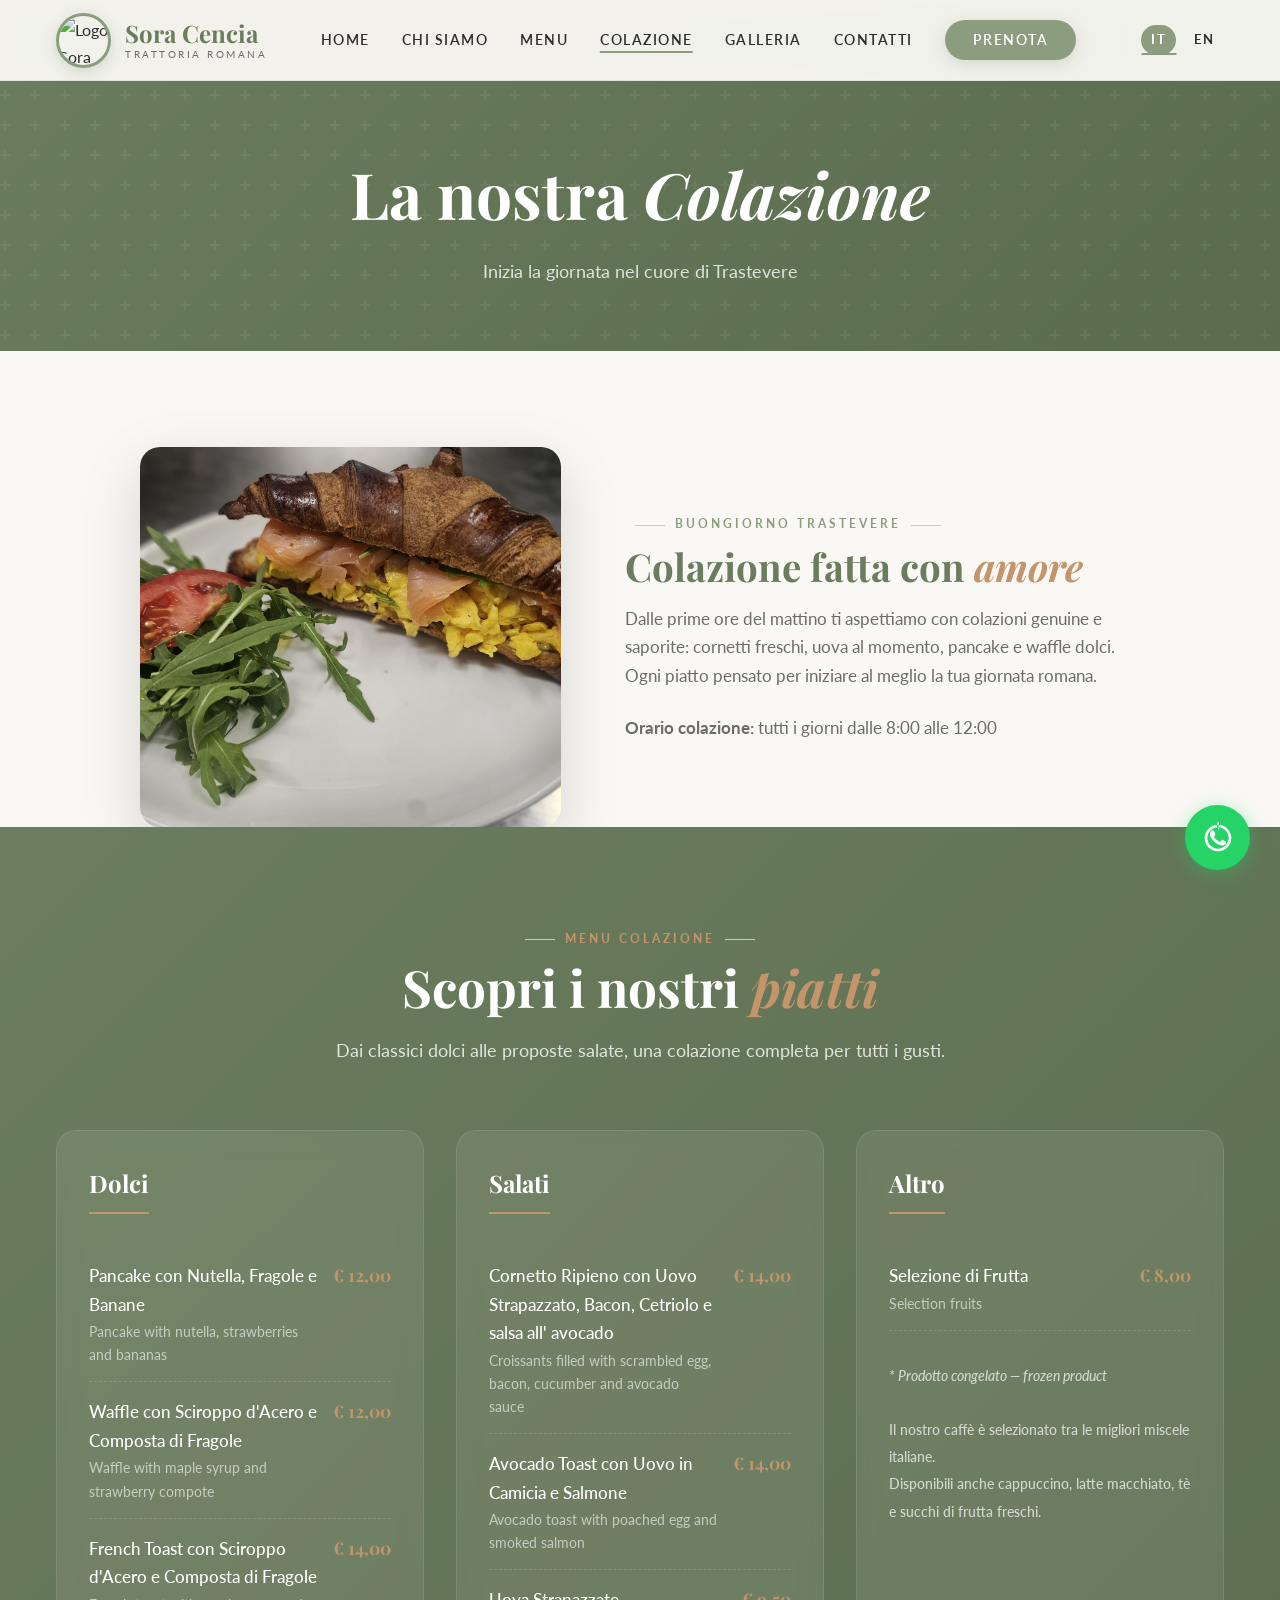
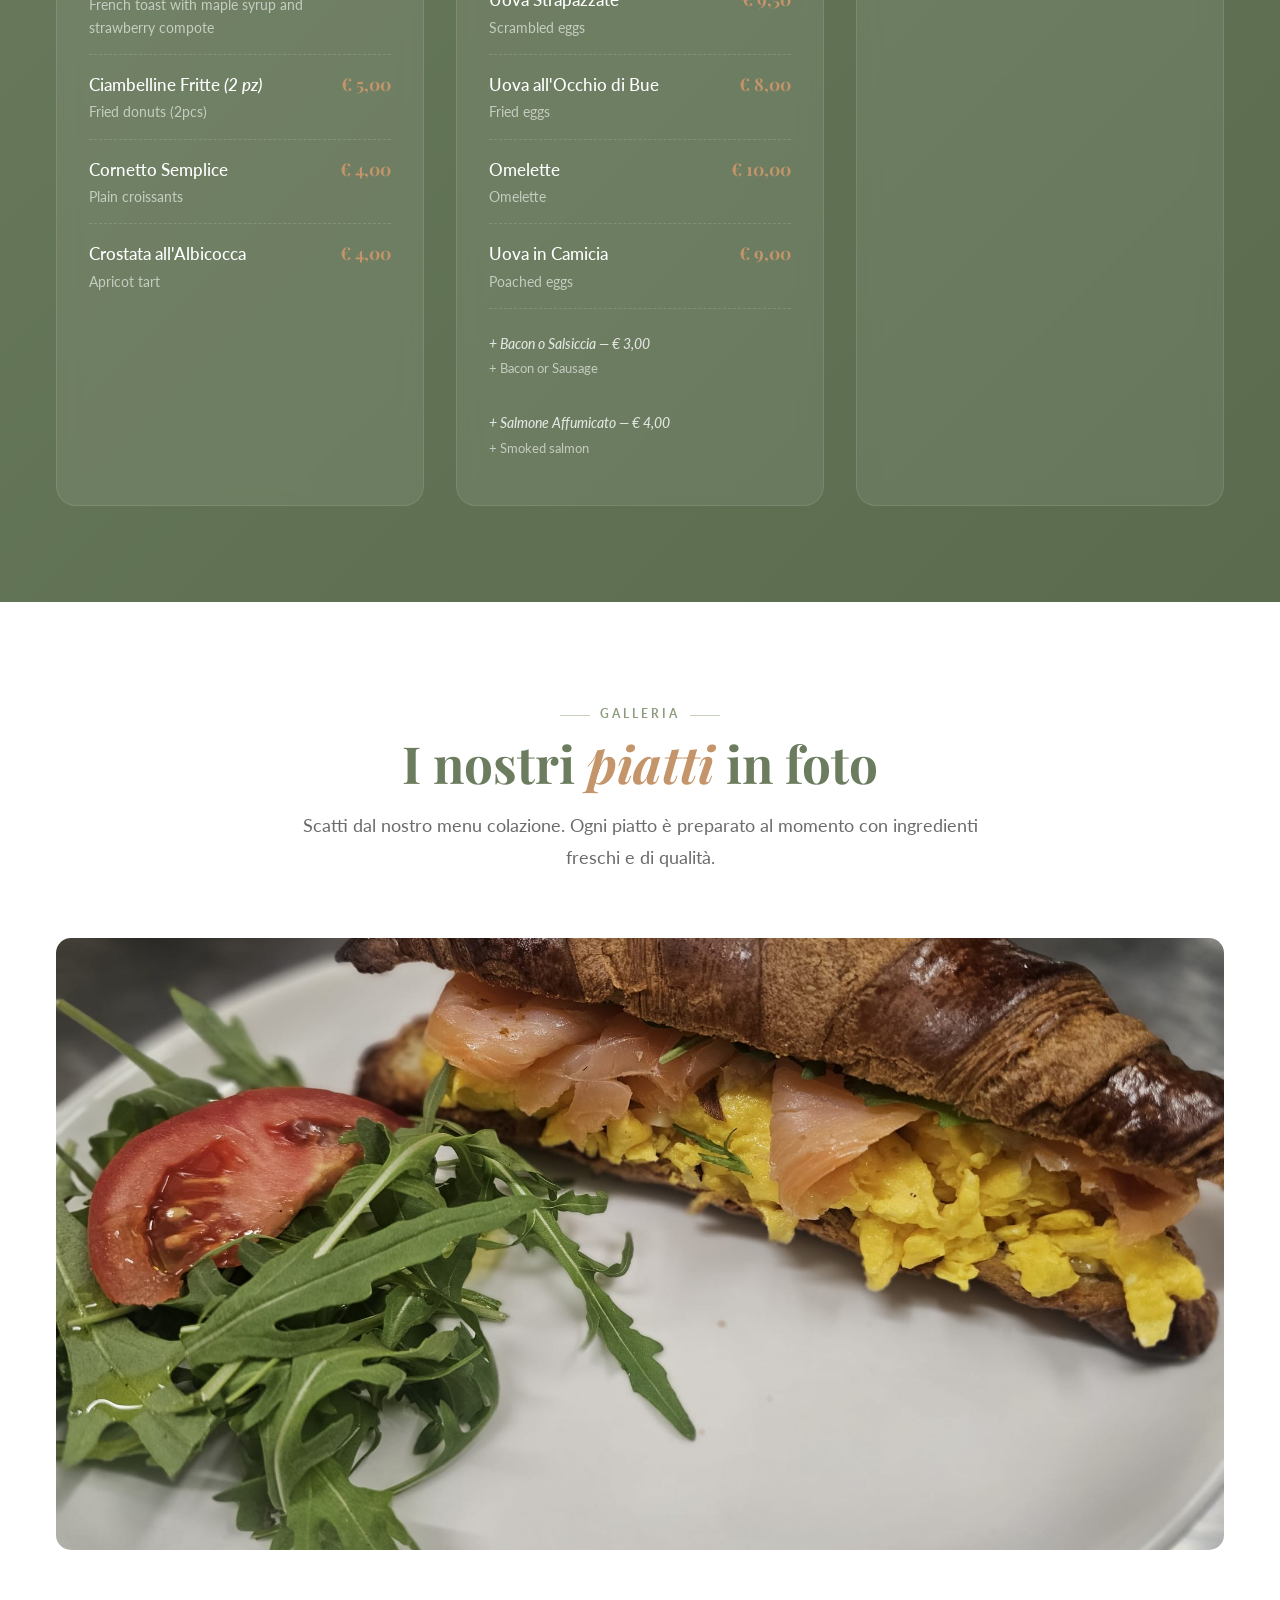
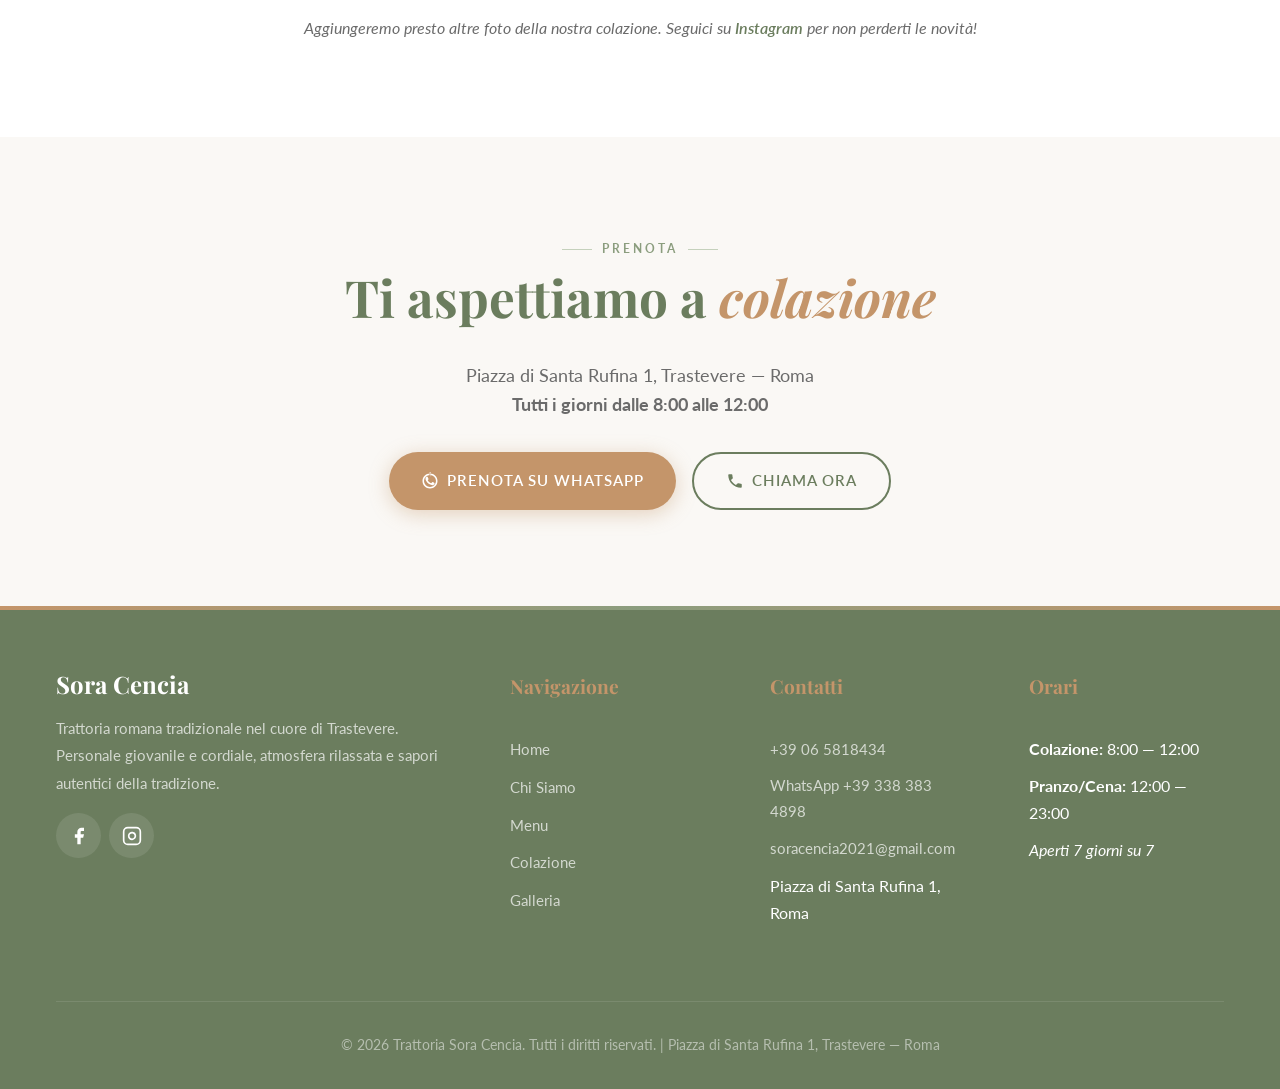
==== colazioni.html @ d0603711 "Add files via upload" ====
<!DOCTYPE html>
<html lang="it">
<head>
    <meta charset="UTF-8">
    <meta name="viewport" content="width=device-width, initial-scale=1.0">
    <title>Colazione — Trattoria Sora Cencia | Trastevere, Roma</title>
    <meta name="description" content="Colazione a Trastevere, Roma. Cornetti, pancake, waffle, avocado toast, french toast e uova. Trattoria Sora Cencia, Piazza di Santa Rufina 1.">
    <meta name="keywords" content="colazione trastevere, breakfast roma, cornetto, pancake, waffle, brunch roma, sora cencia">

    <meta property="og:title" content="Colazione — Trattoria Sora Cencia">
    <meta property="og:description" content="Inizia la giornata nel cuore di Trastevere con la nostra colazione.">
    <meta property="og:type" content="restaurant">
    <meta property="og:url" content="https://www.trattoriasoracencia.it/colazioni.html">

    <link rel="preconnect" href="https://fonts.googleapis.com">
    <link rel="preconnect" href="https://fonts.gstatic.com" crossorigin>
    <link href="https://fonts.googleapis.com/css2?family=Playfair+Display:ital,wght@0,400;0,500;0,600;0,700;1,400;1,500&family=Lato:wght@300;400;700&display=swap" rel="stylesheet">

    <link rel="icon" href="img/logo.jpg" type="image/jpeg">
    <link rel="stylesheet" href="css/style.css">
<base target="_blank">
<base target="_blank">
</head>
<body>

    <!-- NAVBAR -->
    <nav class="navbar">
        <div class="nav-container">
            <a href="index.html" class="logo">
                <img src="img/logo.jpg" alt="Logo Sora Cencia - Leone di Trastevere">
                <div class="logo-text">
                    Sora Cencia
                    <span>Trattoria Romana</span>
                </div>
            </a>

            <ul class="nav-links">
                <li><a href="index.html">Home</a></li>
                <li><a href="chi-siamo.html">Chi Siamo</a></li>
                <li><a href="menu.html">Menu</a></li>
                <li><a href="colazioni.html" class="active">Colazione</a></li>
                <li><a href="galleria.html">Galleria</a></li>
                <li><a href="index.html#contatti">Contatti</a></li>
                <li><a href="tel:+39065818434" class="nav-cta">Prenota</a></li>
                <li class="lang-switch">
                    <a href="colazioni.html" class="active">IT</a>
                    <a href="en/breakfast.html">EN</a>
                </li>
            </ul>

            <div class="menu-toggle">
                <span></span>
                <span></span>
                <span></span>
            </div>
        </div>
    </nav>

    <!-- PAGE HEADER -->
    <section class="page-header">
        <div class="hero-pattern"></div>
        <h1>La nostra <em>Colazione</em></h1>
        <p>Inizia la giornata nel cuore di Trastevere</p>
    </section>

    <!-- BREAKFAST HERO IMAGE -->
    <section class="section breakfast-hero" style="padding-bottom: 0;">
        <div class="container">
            <div class="breakfast-grid">
                <div class="breakfast-image reveal-left">
                    <img src="img/IMG-20250619-WA0003.jpg" alt="Cornetto ripieno con uovo strapazzato, salmone e rucola - Colazione Sora Cencia">
                </div>
                <div class="breakfast-text reveal-right">
                    <span class="section-label">Buongiorno Trastevere</span>
                    <h2 class="section-title">Colazione fatta con <em>amore</em></h2>
                    <p>Dalle prime ore del mattino ti aspettiamo con colazioni genuine e saporite: cornetti freschi, uova al momento, pancake e waffle dolci. Ogni piatto pensato per iniziare al meglio la tua giornata romana.</p>
                    <p class="breakfast-hours"><strong>Orario colazione:</strong> tutti i giorni dalle 8:00 alle 12:00</p>
                </div>
            </div>
        </div>
    </section>

    <!-- BREAKFAST MENU -->
    <section class="section menu-preview" id="colazione-menu" style="background: linear-gradient(135deg, var(--salvia-dark) 0%, #5A6B4E 100%);">
        <div class="container">
            <div class="section-header reveal">
                <span class="section-label" style="color: var(--terra);">Menu Colazione</span>
                <h2 class="section-title">Scopri i nostri <em>piatti</em></h2>
                <p class="section-desc" style="color: rgba(255,255,255,0.8);">Dai classici dolci alle proposte salate, una colazione completa per tutti i gusti.</p>
            </div>

            <div class="menu-categories">
                <!-- DOLCI -->
                <div class="menu-category reveal reveal-delay-1">
                    <h3>Dolci</h3>
                    <div class="menu-item">
                        <div>
                            <span class="menu-item-name">Pancake con Nutella, Fragole e Banane</span>
                            <span class="menu-item-desc">Pancake with nutella, strawberries and bananas</span>
                        </div>
                        <span class="menu-item-price">€ 12,00</span>
                    </div>
                    <div class="menu-item">
                        <div>
                            <span class="menu-item-name">Waffle con Sciroppo d'Acero e Composta di Fragole</span>
                            <span class="menu-item-desc">Waffle with maple syrup and strawberry compote</span>
                        </div>
                        <span class="menu-item-price">€ 12,00</span>
                    </div>
                    <div class="menu-item">
                        <div>
                            <span class="menu-item-name">French Toast con Sciroppo d'Acero e Composta di Fragole</span>
                            <span class="menu-item-desc">French toast with maple syrup and strawberry compote</span>
                        </div>
                        <span class="menu-item-price">€ 14,00</span>
                    </div>
                    <div class="menu-item">
                        <div>
                            <span class="menu-item-name">Ciambelline Fritte <em>(2 pz)</em></span>
                            <span class="menu-item-desc">Fried donuts (2pcs)</span>
                        </div>
                        <span class="menu-item-price">€ 5,00</span>
                    </div>
                    <div class="menu-item">
                        <div>
                            <span class="menu-item-name">Cornetto Semplice</span>
                            <span class="menu-item-desc">Plain croissants</span>
                        </div>
                        <span class="menu-item-price">€ 4,00</span>
                    </div>
                    <div class="menu-item">
                        <div>
                            <span class="menu-item-name">Crostata all'Albicocca</span>
                            <span class="menu-item-desc">Apricot tart</span>
                        </div>
                        <span class="menu-item-price">€ 4,00</span>
                    </div>
                </div>

                <!-- SALATI -->
                <div class="menu-category reveal reveal-delay-2">
                    <h3>Salati</h3>
                      <div class="menu-item">
                        <div>
                            <span class="menu-item-name">Cornetto Ripieno con Uovo Strapazzato, Bacon, Cetriolo e  salsa all' avocado</span>
                            <span class="menu-item-desc">Croissants filled with scrambled egg, bacon, cucumber and avocado sauce</span>
                        </div>
                        <span class="menu-item-price">€ 14,00</span>
                    </div>
                    <div class="menu-item">
                        <div>
                            <span class="menu-item-name">Avocado Toast con Uovo in Camicia e Salmone</span>
                            <span class="menu-item-desc">Avocado toast with poached egg and smoked salmon</span>
                        </div>
                        <span class="menu-item-price">€ 14,00</span>
                    </div>
                    <div class="menu-item">
                        <div>
                            <span class="menu-item-name">Uova Strapazzate</span>
                            <span class="menu-item-desc">Scrambled eggs</span>
                        </div>
                        <span class="menu-item-price">€ 9,50</span>
                    </div>
                    <div class="menu-item">
                        <div>
                            <span class="menu-item-name">Uova all'Occhio di Bue</span>
                            <span class="menu-item-desc">Fried eggs</span>
                        </div>
                        <span class="menu-item-price">€ 8,00</span>
                    </div>
                    <div class="menu-item">
                        <div>
                            <span class="menu-item-name">Omelette</span>
                            <span class="menu-item-desc">Omelette</span>
                        </div>
                        <span class="menu-item-price">€ 10,00</span>
                    </div>
                    <div class="menu-item">
                        <div>
                            <span class="menu-item-name">Uova in Camicia</span>
                            <span class="menu-item-desc">Poached eggs</span>
                        </div>
                        <span class="menu-item-price">€ 9,00</span>
                    </div>
                    <div class="menu-item" style="border-bottom: none; padding-top: 20px;">
                        <div>
                            <span class="menu-item-name" style="font-size: 0.9rem; opacity: 0.8;"><em>+ Bacon o Salsiccia — € 3,00</em></span>
                            <span class="menu-item-desc" style="font-size: 0.8rem;">+ Bacon or Sausage</span>
                        </div>
                    </div>
                    <div class="menu-item" style="border-bottom: none;">
                        <div>
                            <span class="menu-item-name" style="font-size: 0.9rem; opacity: 0.8;"><em>+ Salmone Affumicato — € 4,00</em></span>
                            <span class="menu-item-desc" style="font-size: 0.8rem;">+ Smoked salmon</span>
                        </div>
                    </div>
                </div>

                <!-- ALTRO -->
                <div class="menu-category reveal reveal-delay-3">
                    <h3>Altro</h3>
                    <div class="menu-item">
                        <div>
                            <span class="menu-item-name">Selezione di Frutta</span>
                            <span class="menu-item-desc">Selection fruits</span>
                        </div>
                        <span class="menu-item-price">€ 8,00</span>
                    </div>
                    <div class="menu-item" style="border-bottom: none; padding-top: 30px;">
                        <div>
                            <span class="menu-item-name" style="font-size: 0.85rem; opacity: 0.7; line-height: 1.6;">
                                <em>* Prodotto congelato — frozen product</em><br><br>
                                Il nostro caffè è selezionato tra le migliori miscele italiane.<br>
                                Disponibili anche cappuccino, latte macchiato, tè e succhi di frutta freschi.
                            </span>
                        </div>
                    </div>
                </div>
            </div>
        </div>
    </section>

    <!-- GALLERY BREAKFAST -->
    <section class="section gallery" style="background: var(--bianco);">
        <div class="container">
            <div class="section-header reveal">
                <span class="section-label">Galleria</span>
                <h2 class="section-title">I nostri <em>piatti</em> in foto</h2>
                <p class="section-desc">Scatti dal nostro menu colazione. Ogni piatto è preparato al momento con ingredienti freschi e di qualità.</p>
            </div>

            <div class="gallery-grid" style="grid-template-columns: repeat(2, 1fr); grid-template-rows: repeat(2, 300px);">
                <div class="gallery-item large reveal-spin" style="grid-column: span 2; grid-row: span 2;">
                    <img src="img/IMG-20250619-WA0003.jpg" alt="Cornetto ripieno con uovo strapazzato, salmone affumicato e rucola - Specialità colazione Sora Cencia">
                    <div class="gallery-item-overlay">
                        <h4>Cornetto Ripieno</h4>
                        <p>Uovo strapazzato, salmone affumicato e rucola fresca</p>
                    </div>
                </div>
            </div>

            <div style="text-align: center; margin-top: var(--space-lg); color: var(--grigio); font-style: italic;">
                <p>Aggiungeremo presto altre foto della nostra colazione. Seguici su <a href="https://www.instagram.com/sora_cencia/" target="_blank" style="color: var(--salvia-dark); font-weight: 600;">Instagram</a> per non perderti le novità!</p>
            </div>
        </div>
    </section>

    <!-- CTA -->
    <section class="section" style="background: var(--crema); text-align: center;">
        <div class="container reveal">
            <span class="section-label">Prenota</span>
            <h2 class="section-title" style="margin-bottom: var(--space-md);">Ti aspettiamo a <em>colazione</em></h2>
            <p style="color: var(--grigio); margin-bottom: var(--space-md); font-size: 1.1rem;">
                Piazza di Santa Rufina 1, Trastevere — Roma<br>
                <strong>Tutti i giorni dalle 8:00 alle 12:00</strong>
            </p>
            <div style="display: flex; gap: var(--space-sm); justify-content: center; flex-wrap: wrap;">
                <a href="https://wa.me/393383834898" class="btn btn-primary" target="_blank">
                    <svg width="18" height="18" viewBox="0 0 24 24" fill="currentColor"><path d="M17.472 14.382c-.297-.149-1.758-.867-2.03-.967-.273-.099-.471-.148-.67.15-.197.297-.767.966-.94 1.164-.173.199-.347.223-.644.075-.297-.15-1.255-.463-2.39-1.475-.883-.788-1.48-1.761-1.653-2.059-.173-.297-.018-.458.13-.606.134-.133.298-.347.446-.52.149-.174.198-.298.298-.497.099-.198.05-.371-.025-.52-.075-.149-.669-1.612-.916-2.207-.242-.579-.487-.5-.669-.51-.173-.008-.371-.01-.57-.01-.198 0-.52.074-.792.372-.272.297-1.04 1.016-1.04 2.479 0 1.462 1.065 2.875 1.213 3.074.149.198 2.096 3.2 5.077 4.487.709.306 1.262.489 1.694.625.712.227 1.36.195 1.871.118.571-.085 1.758-.719 2.006-1.413.248-.694.248-1.289.173-1.413-.074-.124-.272-.198-.57-.347m-5.421-7.702L12.853.478a.64.64 0 0 0-.636-.478h-.004a.64.64 0 0 0-.636.478l-.436 2.544a.64.64 0 0 0 .636.749h.872a.64.64 0 0 0 .636-.749zM12 22C6.477 22 2 17.523 2 12S6.477 2 12 2s10 4.477 10 10-4.477 10-10 10zm0-2a8 8 0 1 0 0-16 8 8 0 0 0 0 16z"/></svg>
                    Prenota su WhatsApp
                </a>
                <a href="tel:+39065818434" class="btn btn-outline" style="color: var(--salvia-dark); border-color: var(--salvia-dark);">
                    <svg width="18" height="18" viewBox="0 0 24 24" fill="currentColor"><path d="M6.62 10.79c1.44 2.83 3.76 5.14 6.59 6.59l2.2-2.2c.27-.27.67-.36 1.02-.24 1.12.37 2.33.57 3.57.57.55 0 1 .45 1 1V20c0 .55-.45 1-1 1-9.39 0-17-7.61-17-17 0-.55.45-1 1-1h3.5c.55 0 1 .45 1 1 0 1.25.2 2.45.57 3.57.11.35.03.74-.25 1.02l-2.2 2.2z"/></svg>
                    Chiama ora
                </a>
            </div>
        </div>
    </section>

    <!-- FOOTER -->
    <footer class="footer">
        <div class="container">
            <div class="footer-grid">
                <div class="footer-brand">
                    <div class="logo-text">Sora Cencia</div>
                    <p>Trattoria romana tradizionale nel cuore di Trastevere. Personale giovanile e cordiale, atmosfera rilassata e sapori autentici della tradizione.</p>
                    <div class="footer-social">
                        <a href="https://www.facebook.com/Nuova-trattoria-Sora-Cencia-" target="_blank" aria-label="Facebook">
                            <svg viewBox="0 0 24 24"><path d="M18 2h-3a5 5 0 0 0-5 5v3H7v4h3v8h4v-8h3l1-4h-4V7a1 1 0 0 1 1-1h3z"/></svg>
                        </a>
                        <a href="https://www.instagram.com/sora_cencia/" target="_blank" aria-label="Instagram">
                            <svg viewBox="0 0 24 24"><rect x="2" y="2" width="20" height="20" rx="5" ry="5" fill="none" stroke="currentColor" stroke-width="2"/><path d="M16 11.37A4 4 0 1 1 12.63 8 4 4 0 0 1 16 11.37z" fill="none" stroke="currentColor" stroke-width="2"/><line x1="17.5" y1="6.5" x2="17.51" y2="6.5" stroke="currentColor" stroke-width="2"/></svg>
                        </a>
                    </div>
                </div>

                <div>
                    <h4>Navigazione</h4>
                    <ul class="footer-links">
                        <li><a href="index.html">Home</a></li>
                        <li><a href="chi-siamo.html">Chi Siamo</a></li>
                        <li><a href="menu.html">Menu</a></li>
                        <li><a href="colazioni.html">Colazione</a></li>
                        <li><a href="galleria.html">Galleria</a></li>
                    </ul>
                </div>

                <div>
                    <h4>Contatti</h4>
                    <ul class="footer-links">
                        <li><a href="tel:+39065818434">+39 06 5818434</a></li>
                        <li><a href="https://wa.me/393383834898">WhatsApp +39 338 383 4898</a></li>
                        <li><a href="mailto:soracencia2021@gmail.com">soracencia2021@gmail.com</a></li>
                        <li>Piazza di Santa Rufina 1, Roma</li>
                    </ul>
                </div>

                <div>
                    <h4>Orari</h4>
                    <ul class="footer-links">
                        <li><strong>Colazione:</strong> 8:00 — 12:00</li>
                        <li><strong>Pranzo/Cena:</strong> 12:00 — 23:00</li>
                        <li style="margin-top: 10px;"><em>Aperti 7 giorni su 7</em></li>
                    </ul>
                </div>
            </div>

            <div class="footer-bottom">
                <p>© <span class="current-year">2026</span> Trattoria Sora Cencia. Tutti i diritti riservati. | Piazza di Santa Rufina 1, Trastevere — Roma</p>
            </div>
        </div>
    </footer>

    <!-- WhatsApp Float -->
    <a href="https://wa.me/393383834898" class="whatsapp-float" target="_blank" aria-label="Prenota su WhatsApp">
        <svg viewBox="0 0 24 24"><path d="M17.472 14.382c-.297-.149-1.758-.867-2.03-.967-.273-.099-.471-.148-.67.15-.197.297-.767.966-.94 1.164-.173.199-.347.223-.644.075-.297-.15-1.255-.463-2.39-1.475-.883-.788-1.48-1.761-1.653-2.059-.173-.297-.018-.458.13-.606.134-.133.298-.347.446-.52.149-.174.198-.298.298-.497.099-.198.05-.371-.025-.52-.075-.149-.669-1.612-.916-2.207-.242-.579-.487-.5-.669-.51-.173-.008-.371-.01-.57-.01-.198 0-.52.074-.792.372-.272.297-1.04 1.016-1.04 2.479 0 1.462 1.065 2.875 1.213 3.074.149.198 2.096 3.2 5.077 4.487.709.306 1.262.489 1.694.625.712.227 1.36.195 1.871.118.571-.085 1.758-.719 2.006-1.413.248-.694.248-1.289.173-1.413-.074-.124-.272-.198-.57-.347m-5.421-7.702L12.853.478a.64.64 0 0 0-.636-.478h-.004a.64.64 0 0 0-.636.478l-.436 2.544a.64.64 0 0 0 .636.749h.872a.64.64 0 0 0 .636-.749zM12 22C6.477 22 2 17.523 2 12S6.477 2 12 2s10 4.477 10 10-4.477 10-10 10zm0-2a8 8 0 1 0 0-16 8 8 0 0 0 0 16z"/></svg>
    </a>

    <script src="js/main.js"></script>
</body>
</html>
---- css/style.css ----
/* ============================================
   TRATTORIA SORA CENCIA v4 — Trastevere, Roma
   Verde Salvia Rinforzato, Animazioni Extra, No Musica
   ============================================ */

@import url('https://fonts.googleapis.com/css2?family=Playfair+Display:ital,wght@0,400;0,500;0,600;0,700;1,400;1,500&family=Lato:wght@300;400;700&display=swap');

*, *::before, *::after {
    margin: 0;
    padding: 0;
    box-sizing: border-box;
}

:root {
    /* Palette Verde Salvia Rinforzato */
    --salvia: #8B9D7E;
    --salvia-dark: #6B7D5E;
    --salvia-light: #A8B89E;
    --salvia-muted: #C5D1BC;
    --salvia-pale: #E8EFE3;
    --terra: #C4956A;
    --terra-dark: #A67B5B;
    --crema: #FAF8F5;
    --crema-dark: #F0EDE8;
    --rosso: #C0392B;
    --rosso-dark: #A93226;
    --nero: #2D2D2D;
    --grigio: #6B6B6B;
    --grigio-light: #999;
    --bianco: #FFFFFF;

    --font-display: 'Playfair Display', Georgia, serif;
    --font-body: 'Lato', 'Helvetica Neue', sans-serif;

    --space-xs: 0.5rem;
    --space-sm: 1rem;
    --space-md: 2rem;
    --space-lg: 4rem;
    --space-xl: 6rem;

    --transition: all 0.4s cubic-bezier(0.4, 0, 0.2, 1);
    --transition-slow: all 0.8s cubic-bezier(0.4, 0, 0.2, 1);
    --shadow-sm: 0 2px 8px rgba(0,0,0,0.08);
    --shadow-md: 0 8px 30px rgba(0,0,0,0.12);
    --shadow-lg: 0 20px 60px rgba(0,0,0,0.15);
}

html {
    scroll-behavior: smooth;
    font-size: 16px;
    overflow-x: hidden;
    width: 100%;
    max-width: 100vw;
}

body {
    overflow-x: hidden;
    width: 100%;
    max-width: 100vw;
    position: relative;
    -webkit-text-size-adjust: 100%;
    -ms-text-size-adjust: 100%;
    touch-action: manipulation;
}

body {
    font-family: var(--font-body);
    color: var(--nero);
    background: var(--crema);
    line-height: 1.7;
    overflow-x: hidden;
}

img, iframe, video, svg {
    max-width: 100%;
    height: auto;
    display: block;
}

* {
    word-wrap: break-word;
    overflow-wrap: break-word;
}

a { text-decoration: none; color: inherit; transition: var(--transition); }

/* ============================================
   ANIMATIONS KEYFRAMES
   ============================================ */
@keyframes fadeInUp {
    from { opacity: 0; transform: translateY(60px); }
    to { opacity: 1; transform: translateY(0); }
}

@keyframes fadeInDown {
    from { opacity: 0; transform: translateY(-60px); }
    to { opacity: 1; transform: translateY(0); }
}

@keyframes fadeInLeft {
    from { opacity: 0; transform: translateX(-60px); }
    to { opacity: 1; transform: translateX(0); }
}

@keyframes fadeInRight {
    from { opacity: 0; transform: translateX(60px); }
    to { opacity: 1; transform: translateX(0); }
}

@keyframes fadeInScale {
    from { opacity: 0; transform: scale(0.8); }
    to { opacity: 1; transform: scale(1); }
}

@keyframes slideInDown {
    from { opacity: 0; transform: translateY(-30px); }
    to { opacity: 1; transform: translateY(0); }
}

@keyframes float {
    0%, 100% { transform: translateY(0); }
    50% { transform: translateY(-10px); }
}

@keyframes shimmer {
    0% { background-position: -200% 0; }
    100% { background-position: 200% 0; }
}

@keyframes pulse-soft {
    0%, 100% { opacity: 1; }
    50% { opacity: 0.7; }
}

@keyframes rotate-slow {
    from { transform: rotate(0deg); }
    to { transform: rotate(360deg); }
}

@keyframes bounce-in {
    0% { opacity: 0; transform: scale(0.3); }
    50% { opacity: 1; transform: scale(1.05); }
    70% { transform: scale(0.9); }
    100% { transform: scale(1); }
}

@keyframes swing {
    0% { transform: rotate(0deg); }
    10% { transform: rotate(10deg); }
    30% { transform: rotate(-10deg); }
    50% { transform: rotate(6deg); }
    70% { transform: rotate(-4deg); }
    100% { transform: rotate(0deg); }
}

@keyframes typewriter {
    from { width: 0; }
    to { width: 100%; }
}

@keyframes blink {
    50% { border-color: transparent; }
}

@keyframes draw-line {
    from { width: 0; }
    to { width: 100%; }
}

@keyframes spin-in {
    from { opacity: 0; transform: rotate(-180deg) scale(0.5); }
    to { opacity: 1; transform: rotate(0deg) scale(1); }
}

@keyframes pulse-whatsapp {
    0% { box-shadow: 0 0 0 0 rgba(37, 211, 102, 0.5); }
    70% { box-shadow: 0 0 0 20px rgba(37, 211, 102, 0); }
    100% { box-shadow: 0 0 0 0 rgba(37, 211, 102, 0); }
}

@keyframes bounce {
    0%, 20%, 50%, 80%, 100% { transform: translateX(-50%) translateY(0); }
    40% { transform: translateX(-50%) translateY(-10px); }
    60% { transform: translateX(-50%) translateY(-5px); }
}

/* ============================================
   NAVBAR
   ============================================ */
.navbar {
    position: fixed;
    top: 0; left: 0; right: 0;
    z-index: 1000;
    background: rgba(250, 248, 245, 0.95);
    backdrop-filter: blur(20px) saturate(180%);
    border-bottom: 1px solid rgba(139, 157, 126, 0.15);
    transition: var(--transition);
}

.navbar.scrolled {
    box-shadow: 0 4px 30px rgba(0,0,0,0.08);
    background: rgba(250, 248, 245, 0.98);
}

.nav-container {
    max-width: 1200px;
    margin: 0 auto;
    padding: 0 var(--space-sm);
    display: flex;
    align-items: center;
    justify-content: space-between;
    height: 80px;
}

.logo {
    display: flex;
    align-items: center;
    gap: 14px;
}

.logo img {
    width: 55px;
    height: 55px;
    border-radius: 50%;
    object-fit: cover;
    border: 3px solid var(--salvia);
    box-shadow: 0 4px 15px rgba(139, 157, 126, 0.3);
    transition: var(--transition);
}

.logo:hover img {
    transform: scale(1.05) rotate(5deg);
    box-shadow: 0 6px 20px rgba(139, 157, 126, 0.4);
}

.logo-text {
    font-family: var(--font-display);
    font-size: 1.5rem;
    font-weight: 700;
    color: var(--salvia-dark);
    line-height: 1.2;
}

.logo-text span {
    display: block;
    font-size: 0.65rem;
    font-family: var(--font-body);
    font-weight: 400;
    letter-spacing: 2.5px;
    text-transform: uppercase;
    color: var(--grigio);
}

.nav-links {
    display: flex;
    list-style: none;
    gap: var(--space-md);
}

.nav-links a {
    font-size: 0.85rem;
    font-weight: 600;
    letter-spacing: 1.5px;
    text-transform: uppercase;
    color: var(--nero);
    position: relative;
    padding: 5px 0;
}

.nav-links a::after {
    content: '';
    position: absolute;
    bottom: 0; left: 50%;
    width: 0; height: 2px;
    background: var(--salvia);
    transition: var(--transition);
    transform: translateX(-50%);
}

.nav-links a:hover::after,
.nav-links a.active::after { width: 100%; }

.nav-links a:hover { color: var(--salvia-dark); }

.nav-cta {
    background: var(--salvia);
    color: var(--bianco) !important;
    padding: 12px 28px !important;
    border-radius: 30px;
    box-shadow: 0 4px 15px rgba(139, 157, 126, 0.3);
}

.nav-cta::after { display: none !important; }

.nav-cta:hover {
    background: var(--salvia-dark);
    transform: translateY(-2px);
    box-shadow: 0 6px 20px rgba(139, 157, 126, 0.4);
}

.lang-switch {
    display: flex;
    align-items: center;
    gap: 8px;
    margin-left: var(--space-sm);
    padding-left: var(--space-sm);
    border-left: 1px solid var(--crema-dark);
}

.lang-switch a {
    font-size: 0.8rem;
    font-weight: 700;
    padding: 4px 10px;
    border-radius: 15px;
    transition: var(--transition);
}

.lang-switch a.active {
    background: var(--salvia);
    color: var(--bianco);
}

.lang-switch a:not(.active):hover {
    background: var(--crema-dark);
}

.menu-toggle {
    display: none;
    flex-direction: column;
    gap: 5px;
    cursor: pointer;
    padding: 5px;
}

.menu-toggle span {
    display: block;
    width: 25px;
    height: 2px;
    background: var(--salvia-dark);
    transition: var(--transition);
}

/* ============================================
   HERO WITH PARALLAX
   ============================================ */
.hero {
    min-height: 100vh;
    display: flex;
    align-items: center;
    justify-content: center;
    position: relative;
    background: linear-gradient(135deg, var(--salvia-dark) 0%, #5A6B4E 100%);
    overflow: hidden;
}

.hero::before {
    content: '';
    position: absolute;
    inset: 0;
    background: 
        radial-gradient(circle at 20% 80%, rgba(196, 149, 106, 0.15) 0%, transparent 50%),
        radial-gradient(circle at 80% 20%, rgba(139, 157, 126, 0.2) 0%, transparent 50%);
}

.hero-pattern {
    position: absolute;
    inset: 0;
    opacity: 0.03;
    background-image: url("data:image/svg+xml,%3Csvg width='60' height='60' viewBox='0 0 60 60' xmlns='http://www.w3.org/2000/svg'%3E%3Cg fill='none' fill-rule='evenodd'%3E%3Cg fill='%23ffffff' fill-opacity='1'%3E%3Cpath d='M36 34v-4h-2v4h-4v2h4v4h2v-4h4v-2h-4zm0-30V0h-2v4h-4v2h4v4h2V6h4V4h-4zM6 34v-4H4v4H0v2h4v4h2v-4h4v-2H6zM6 4V0H4v4H0v2h4v4h2V6h4V4H6z'/%3E%3C/g%3E%3C/g%3E%3C/svg%3E");
}

.hero-content {
    text-align: center;
    color: var(--bianco);
    z-index: 2;
    padding: var(--space-md);
    max-width: 800px;
    animation: fadeInUp 1.2s ease-out;
}

.hero-badge {
    display: inline-block;
    border: 1px solid rgba(255,255,255,0.3);
    padding: 10px 28px;
    border-radius: 30px;
    font-size: 0.8rem;
    letter-spacing: 3px;
    text-transform: uppercase;
    margin-bottom: var(--space-md);
    color: var(--terra);
    background: rgba(255,255,255,0.05);
    backdrop-filter: blur(10px);
    animation: fadeInDown 1s ease-out 0.3s both;
}

.hero h1 {
    font-family: var(--font-display);
    font-size: clamp(2.5rem, 6vw, 5.5rem);
    font-weight: 700;
    line-height: 1.1;
    margin-bottom: var(--space-sm);
    animation: fadeInUp 1s ease-out 0.5s both;
}

.hero h1 em {
    font-style: italic;
    color: var(--terra);
}

.hero-subtitle {
    font-size: clamp(1rem, 2vw, 1.3rem);
    font-weight: 300;
    opacity: 0.9;
    margin-bottom: var(--space-md);
    letter-spacing: 1px;
    animation: fadeInUp 1s ease-out 0.7s both;
}

.hero-location {
    display: flex;
    align-items: center;
    justify-content: center;
    gap: 8px;
    font-size: 0.95rem;
    opacity: 0.8;
    margin-bottom: var(--space-lg);
    animation: fadeInUp 1s ease-out 0.9s both;
}

.hero-buttons {
    display: flex;
    gap: var(--space-sm);
    justify-content: center;
    flex-wrap: wrap;
    animation: fadeInUp 1s ease-out 1.1s both;
}

.btn {
    display: inline-flex;
    align-items: center;
    gap: 8px;
    padding: 14px 32px;
    border-radius: 30px;
    font-size: 0.95rem;
    font-weight: 600;
    letter-spacing: 1px;
    text-transform: uppercase;
    transition: var(--transition);
    cursor: pointer;
    border: none;
    position: relative;
    overflow: hidden;
}

.btn::before {
    content: '';
    position: absolute;
    top: 0; left: -100%;
    width: 100%; height: 100%;
    background: linear-gradient(90deg, transparent, rgba(255,255,255,0.2), transparent);
    transition: left 0.5s;
}

.btn:hover::before { left: 100%; }

.btn-primary {
    background: var(--terra);
    color: var(--bianco);
    box-shadow: 0 4px 20px rgba(196, 149, 106, 0.4);
}

.btn-primary:hover {
    background: var(--terra-dark);
    transform: translateY(-3px);
    box-shadow: 0 8px 30px rgba(196, 149, 106, 0.5);
}

.btn-outline {
    background: transparent;
    color: var(--bianco);
    border: 2px solid rgba(255,255,255,0.3);
}

.btn-outline:hover {
    background: rgba(255,255,255,0.1);
    border-color: var(--bianco);
    transform: translateY(-3px);
}

.btn-light {
    background: var(--bianco);
    color: var(--salvia-dark);
}

.btn-light:hover {
    background: var(--crema);
    transform: translateY(-3px);
    box-shadow: var(--shadow-md);
}

.scroll-indicator {
    position: absolute;
    bottom: 30px;
    left: 50%;
    transform: translateX(-50%);
    animation: bounce 2s infinite, fadeInUp 1s ease-out 1.5s both;
}

.scroll-indicator svg {
    width: 24px;
    height: 24px;
    fill: var(--terra);
}

/* Decorative elements */
.hero-deco {
    position: absolute;
    border-radius: 50%;
    background: rgba(255,255,255,0.03);
    animation: float 6s ease-in-out infinite;
}

.hero-deco-1 {
    width: 300px; height: 300px;
    top: 10%; right: 10%;
    animation-delay: 0s;
}

.hero-deco-2 {
    width: 200px; height: 200px;
    bottom: 20%; left: 5%;
    animation-delay: 2s;
}

.hero-deco-3 {
    width: 150px; height: 150px;
    top: 50%; left: 20%;
    animation-delay: 4s;
}

/* ============================================
   SEZIONI GENERICHE
   ============================================ */
.section {
    padding: var(--space-xl) var(--space-sm);
    position: relative;
}

.section-header {
    text-align: center;
    max-width: 700px;
    margin: 0 auto var(--space-lg);
}

.section-label {
    display: inline-block;
    font-size: 0.75rem;
    letter-spacing: 3px;
    text-transform: uppercase;
    color: var(--salvia);
    font-weight: 700;
    margin-bottom: var(--space-xs);
    position: relative;
}

.section-label::before,
.section-label::after {
    content: '';
    display: inline-block;
    width: 30px;
    height: 1px;
    background: var(--salvia-muted);
    vertical-align: middle;
    margin: 0 10px;
}

.section-title {
    font-family: var(--font-display);
    font-size: clamp(2rem, 4vw, 3.2rem);
    font-weight: 700;
    color: var(--salvia-dark);
    margin-bottom: var(--space-sm);
    line-height: 1.2;
}

.section-title em {
    font-style: italic;
    color: var(--terra);
}

.section-desc {
    color: var(--grigio);
    font-size: 1.1rem;
    line-height: 1.8;
}

.container {
    max-width: 1200px;
    margin: 0 auto;
    padding: 0 var(--space-sm);
}

/* ============================================
   REVEAL ANIMATIONS
   ============================================ */
.reveal {
    opacity: 0;
    transform: translateY(60px);
    transition: opacity 1s ease, transform 1s ease;
}

.reveal.visible {
    opacity: 1;
    transform: translateY(0);
}

.reveal-left {
    opacity: 0;
    transform: translateX(-60px);
    transition: opacity 1s ease, transform 1s ease;
}

.reveal-left.visible {
    opacity: 1;
    transform: translateX(0);
}

.reveal-right {
    opacity: 0;
    transform: translateX(60px);
    transition: opacity 1s ease, transform 1s ease;
}

.reveal-right.visible {
    opacity: 1;
    transform: translateX(0);
}

.reveal-scale {
    opacity: 0;
    transform: scale(0.8);
    transition: opacity 1s ease, transform 1s ease;
}

.reveal-scale.visible {
    opacity: 1;
    transform: scale(1);
}

.reveal-spin {
    opacity: 0;
    transform: rotate(-180deg) scale(0.5);
    transition: opacity 1.2s ease, transform 1.2s ease;
}

.reveal-spin.visible {
    opacity: 1;
    transform: rotate(0deg) scale(1);
}

.reveal-bounce {
    opacity: 0;
    transform: scale(0.3);
    transition: opacity 0.8s ease, transform 0.8s cubic-bezier(0.68, -0.55, 0.265, 1.55);
}

.reveal-bounce.visible {
    opacity: 1;
    transform: scale(1);
}

.reveal-delay-1 { transition-delay: 0.1s; }
.reveal-delay-2 { transition-delay: 0.2s; }
.reveal-delay-3 { transition-delay: 0.3s; }
.reveal-delay-4 { transition-delay: 0.4s; }
.reveal-delay-5 { transition-delay: 0.5s; }
.reveal-delay-6 { transition-delay: 0.6s; }
.reveal-delay-7 { transition-delay: 0.7s; }
.reveal-delay-8 { transition-delay: 0.8s; }

/* ============================================
   CHI SIAMO / ABOUT
   ============================================ */
.about { background: var(--bianco); }

.about-grid {
    display: grid;
    grid-template-columns: 1fr 1fr;
    gap: var(--space-lg);
    align-items: center;
}

.about-image {
    position: relative;
    border-radius: 20px;
    overflow: hidden;
    box-shadow: var(--shadow-lg);
}

.about-image img {
    width: 100%;
    height: 500px;
    object-fit: cover;
    transition: var(--transition-slow);
}

.about-image:hover img { transform: scale(1.08); }

.about-image::after {
    content: '';
    position: absolute;
    inset: 0;
    border: 3px solid var(--terra);
    border-radius: 20px;
    transform: translate(15px, 15px);
    z-index: -1;
    transition: var(--transition);
}

.about-image:hover::after {
    transform: translate(20px, 20px);
}

.about-text h3 {
    font-family: var(--font-display);
    font-size: 1.8rem;
    color: var(--salvia-dark);
    margin-bottom: var(--space-sm);
}

.about-text p {
    color: var(--grigio);
    margin-bottom: var(--space-sm);
    font-size: 1.05rem;
    line-height: 1.9;
}

.about-features {
    display: flex;
    gap: var(--space-md);
    margin-top: var(--space-md);
}

.about-feature { text-align: center; }

.about-feature .number {
    font-family: var(--font-display);
    font-size: 2.5rem;
    font-weight: 700;
    color: var(--terra);
    display: block;
    transition: var(--transition);
}

.about-feature:hover .number {
    transform: scale(1.1);
    color: var(--salvia);
}

.about-feature .label {
    font-size: 0.85rem;
    color: var(--grigio);
    text-transform: uppercase;
    letter-spacing: 1px;
}

/* ============================================
   CAROSELLO FOTO
   ============================================ */
.carousel-section {
    background: var(--crema);
    padding: var(--space-xl) 0;
    overflow: hidden;
}

.carousel-container {
    position: relative;
    max-width: 1200px;
    margin: 0 auto;
    padding: 0 var(--space-sm);
}

.carousel-wrapper {
    position: relative;
    overflow: hidden;
    border-radius: 20px;
    box-shadow: var(--shadow-lg);
}

.carousel-track {
    display: flex;
    transition: transform 0.6s cubic-bezier(0.4, 0, 0.2, 1);
}

.carousel-slide {
    min-width: 100%;
    position: relative;
}

.carousel-slide img {
    width: 100%;
    height: 450px;
    object-fit: contain;
    background: #2D2D2D;
    transition: transform 4s ease;
}

.carousel-wrapper:hover .carousel-slide img {
    transform: scale(1.05);
}

.carousel-caption {
    position: absolute;
    bottom: 0;
    left: 0;
    right: 0;
    background: linear-gradient(to top, rgba(45, 45, 45, 0.8), transparent);
    padding: var(--space-lg) var(--space-md) var(--space-md);
    color: var(--bianco);
    transform: translateY(20px);
    opacity: 0;
    transition: var(--transition);
}

.carousel-wrapper:hover .carousel-caption {
    transform: translateY(0);
    opacity: 1;
}

.carousel-caption h3 {
    font-family: var(--font-display);
    font-size: 2rem;
    margin-bottom: 4px;
}

.carousel-caption p {
    font-size: 1rem;
    opacity: 0.9;
}

.carousel-btn {
    position: absolute;
    top: 50%;
    transform: translateY(-50%);
    width: 55px;
    height: 55px;
    background: rgba(255,255,255,0.9);
    border: none;
    border-radius: 50%;
    cursor: pointer;
    display: flex;
    align-items: center;
    justify-content: center;
    transition: var(--transition);
    z-index: 10;
    box-shadow: 0 4px 15px rgba(0,0,0,0.15);
}

.carousel-btn:hover {
    background: var(--bianco);
    transform: translateY(-50%) scale(1.1);
    box-shadow: 0 6px 20px rgba(0,0,0,0.2);
}

.carousel-btn svg {
    width: 22px;
    height: 22px;
    fill: var(--salvia-dark);
}

.carousel-btn.prev { left: 25px; }
.carousel-btn.next { right: 25px; }

.carousel-dots {
    display: flex;
    justify-content: center;
    gap: 10px;
    margin-top: var(--space-md);
}

.carousel-dot {
    width: 12px;
    height: 12px;
    border-radius: 50%;
    background: var(--crema-dark);
    border: none;
    cursor: pointer;
    transition: var(--transition);
    position: relative;
}

.carousel-dot::after {
    content: '';
    position: absolute;
    inset: -4px;
    border-radius: 50%;
    border: 2px solid transparent;
    transition: var(--transition);
}

.carousel-dot.active {
    background: var(--salvia);
    transform: scale(1.2);
}

.carousel-dot.active::after {
    border-color: var(--salvia-muted);
}

/* ============================================
   SPECIALITÀ
   ============================================ */
.specials { background: var(--crema); }

.specials-grid {
    display: grid;
    grid-template-columns: repeat(auto-fit, minmax(280px, 1fr));
    gap: var(--space-md);
}

.special-card {
    background: var(--bianco);
    border-radius: 20px;
    overflow: hidden;
    box-shadow: var(--shadow-sm);
    transition: var(--transition);
    position: relative;
}

.special-card::before {
    content: '';
    position: absolute;
    top: 0; left: 0;
    width: 100%; height: 4px;
    background: linear-gradient(90deg, var(--salvia), var(--terra));
    transform: scaleX(0);
    transform-origin: left;
    transition: transform 0.4s ease;
}

.special-card:hover::before {
    transform: scaleX(1);
}

.special-card:hover {
    transform: translateY(-12px);
    box-shadow: var(--shadow-lg);
}

.special-card-img {
    height: 240px;
    overflow: hidden;
    position: relative;
}

.special-card-img img {
    width: 100%;
    height: 100%;
    object-fit: cover;
    transition: var(--transition-slow);
}

.special-card:hover .special-card-img img {
    transform: scale(1.15);
}

.special-card-tag {
    position: absolute;
    top: 15px;
    left: 15px;
    background: var(--terra);
    color: var(--bianco);
    padding: 6px 18px;
    border-radius: 20px;
    font-size: 0.75rem;
    font-weight: 600;
    text-transform: uppercase;
    letter-spacing: 1px;
    box-shadow: 0 4px 10px rgba(0,0,0,0.2);
}

.special-card-body {
    padding: var(--space-md);
}

.special-card h3 {
    font-family: var(--font-display);
    font-size: 1.4rem;
    color: var(--salvia-dark);
    margin-bottom: 8px;
}

.special-card p {
    color: var(--grigio);
    font-size: 0.95rem;
    line-height: 1.6;
}

.special-card-price {
    font-family: var(--font-display);
    font-size: 1.3rem;
    color: var(--terra);
    font-weight: 700;
    margin-top: var(--space-xs);
}

/* ============================================
   RECENSIONI (CORRETTO - matcha HTML)
   ============================================ */
.reviews {
    background: linear-gradient(180deg, var(--bianco) 0%, #F5F2ED 100%);
}

.reviews-grid {
    display: grid;
    grid-template-columns: repeat(auto-fit, minmax(320px, 1fr));
    gap: var(--space-md);
    margin-top: var(--space-lg);
}

.review-card {
    background: var(--bianco);
    border-radius: 16px;
    padding: 2rem;
    box-shadow: 0 8px 30px rgba(107, 125, 94, 0.08);
    border: 1px solid rgba(139, 157, 126, 0.08);
    transition: transform 0.3s, box-shadow 0.3s;
    position: relative;
}

.review-card:hover {
    transform: translateY(-5px);
    box-shadow: 0 12px 40px rgba(107, 125, 94, 0.15);
}

.review-card::before {
    content: '"';
    position: absolute;
    top: 0.8rem;
    right: 1.5rem;
    font-family: var(--font-display);
    font-size: 4rem;
    color: var(--terra);
    opacity: 0.15;
    line-height: 1;
}

.review-header {
    display: flex;
    justify-content: space-between;
    align-items: center;
    margin-bottom: 1rem;
}

.review-stars {
    color: #F5A623;
    font-size: 1.1rem;
    letter-spacing: 2px;
}

.review-source {
    font-size: 0.7rem;
    font-weight: 700;
    text-transform: uppercase;
    letter-spacing: 1.5px;
    color: var(--salvia-dark);
    background: rgba(139, 157, 126, 0.12);
    padding: 0.3rem 0.8rem;
    border-radius: 20px;
}

.review-text {
    font-style: italic;
    color: var(--grigio);
    margin-bottom: 1.5rem;
    line-height: 1.8;
    font-size: 0.95rem;
    position: relative;
    z-index: 1;
}

.review-author {
    display: flex;
    justify-content: space-between;
    align-items: center;
    font-size: 0.85rem;
    color: var(--grigio);
    border-top: 1px solid rgba(0,0,0,0.06);
    padding-top: 1rem;
}

.review-author strong {
    color: var(--salvia-dark);
    font-weight: 600;
}

.reviews-cta {
    text-align: center;
    margin-top: var(--space-xl);
}

.reviews-cta p {
    color: var(--grigio);
    margin-bottom: var(--space-md);
    font-size: 1.1rem;
}

.reviews-cta p strong {
    color: var(--salvia-dark);
}

.reviews-buttons {
    display: flex;
    gap: 1rem;
    justify-content: center;
    flex-wrap: wrap;
}

.reviews-buttons .btn {
    background: var(--salvia-dark);
    color: var(--bianco);
    border: 2px solid var(--salvia-dark);
    box-shadow: 0 4px 15px rgba(107, 125, 94, 0.3);
}

.reviews-buttons .btn:hover {
    background: var(--salvia);
    border-color: var(--salvia);
    transform: translateY(-3px);
    box-shadow: 0 6px 20px rgba(107, 125, 94, 0.4);
}

/* ============================================
   MENU PREVIEW
   ============================================ */
.menu-preview {
    background: var(--salvia-dark);
    color: var(--bianco);
    position: relative;
    overflow: hidden;
}

.menu-preview::before {
    content: '';
    position: absolute;
    top: -50%; right: -20%;
    width: 600px; height: 600px;
    background: var(--salvia);
    border-radius: 50%;
    opacity: 0.2;
}

.menu-preview::after {
    content: '';
    position: absolute;
    bottom: -30%; left: -10%;
    width: 400px; height: 400px;
    background: var(--terra);
    border-radius: 50%;
    opacity: 0.1;
}

.menu-preview .section-title { color: var(--bianco); }
.menu-preview .section-title em { color: var(--terra); }
.menu-preview .section-desc { color: rgba(255,255,255,0.8); }

.menu-categories {
    display: grid;
    grid-template-columns: repeat(auto-fit, minmax(300px, 1fr));
    gap: var(--space-md);
    position: relative;
    z-index: 1;
}

.menu-category {
    background: rgba(255,255,255,0.08);
    backdrop-filter: blur(10px);
    border-radius: 20px;
    padding: var(--space-md);
    border: 1px solid rgba(255,255,255,0.1);
    transition: var(--transition);
}

.menu-category:hover {
    background: rgba(255,255,255,0.12);
    transform: translateY(-5px);
}

.menu-category h3 {
    font-family: var(--font-display);
    font-size: 1.5rem;
    margin-bottom: var(--space-md);
    padding-bottom: var(--space-xs);
    border-bottom: 2px solid var(--terra);
    display: inline-block;
}

.menu-item {
    display: flex;
    justify-content: space-between;
    align-items: baseline;
    padding: 14px 0;
    border-bottom: 1px dashed rgba(255,255,255,0.15);
    transition: var(--transition);
}

.menu-item:hover {
    padding-left: 10px;
}

.menu-item:last-child { border-bottom: none; }

.menu-item-name {
    font-weight: 500;
    font-size: 1.05rem;
}

.menu-item-desc {
    font-size: 0.85rem;
    color: rgba(255,255,255,0.6);
    display: block;
    margin-top: 2px;
}

.menu-item-price {
    font-family: var(--font-display);
    font-weight: 700;
    color: var(--terra);
    font-size: 1.1rem;
    white-space: nowrap;
    margin-left: var(--space-sm);
}

.menu-cta {
    text-align: center;
    margin-top: var(--space-lg);
    position: relative;
    z-index: 1;
}

/* ============================================
   VINI DELLA CASA
   ============================================ */
.wines-section {
    background: linear-gradient(135deg, var(--crema) 0%, var(--bianco) 100%);
    padding: var(--space-xl) var(--space-sm);
    position: relative;
    overflow: hidden;
}

.wines-section::before {
    content: '';
    position: absolute;
    top: -100px; right: -100px;
    width: 300px; height: 300px;
    background: rgba(139, 157, 126, 0.05);
    border-radius: 50%;
}

.wines-grid {
    display: grid;
    grid-template-columns: repeat(auto-fit, minmax(350px, 1fr));
    gap: var(--space-md);
    max-width: 900px;
    margin: 0 auto;
}

.wine-card {
    background: var(--bianco);
    border-radius: 20px;
    padding: var(--space-lg);
    box-shadow: var(--shadow-sm);
    transition: var(--transition);
    position: relative;
    overflow: hidden;
}

.wine-card::before {
    content: '';
    position: absolute;
    top: 0; left: 0;
    width: 5px; height: 100%;
    background: linear-gradient(to bottom, var(--salvia), var(--terra));
    transition: width 0.4s ease;
}

.wine-card:hover::before {
    width: 8px;
}

.wine-card:hover {
    transform: translateY(-8px);
    box-shadow: var(--shadow-lg);
}

.wine-icon {
    width: 60px;
    height: 60px;
    background: var(--crema);
    border-radius: 50%;
    display: flex;
    align-items: center;
    justify-content: center;
    margin-bottom: var(--space-sm);
    font-size: 1.8rem;
    transition: var(--transition);
}

.wine-card:hover .wine-icon {
    transform: rotate(15deg) scale(1.1);
    background: var(--salvia-muted);
}

.wine-card h3 {
    font-family: var(--font-display);
    font-size: 1.6rem;
    color: var(--salvia-dark);
    margin-bottom: 8px;
}

.wine-card .wine-type {
    display: inline-block;
    background: var(--salvia);
    color: var(--bianco);
    padding: 4px 12px;
    border-radius: 15px;
    font-size: 0.75rem;
    text-transform: uppercase;
    letter-spacing: 1px;
    margin-bottom: var(--space-sm);
}

.wine-card p {
    color: var(--grigio);
    line-height: 1.8;
    margin-bottom: var(--space-sm);
}

.wine-price {
    font-family: var(--font-display);
    font-size: 1.4rem;
    color: var(--terra);
    font-weight: 700;
}

.wine-price span {
    font-size: 0.9rem;
    color: var(--grigio);
    font-weight: 400;
}

/* ============================================
   GALLERIA
   ============================================ */
.gallery { background: var(--bianco); }

.gallery-grid {
    display: grid;
    grid-template-columns: repeat(4, 1fr);
    grid-template-rows: repeat(2, 280px);
    gap: 12px;
}

.gallery-item {
    position: relative;
    overflow: hidden;
    border-radius: 15px;
    cursor: pointer;
}

.gallery-item img {
    width: 100%;
    height: 100%;
    object-fit: cover;
    transition: var(--transition-slow);
}

.gallery-item:hover img {
    transform: scale(1.15) rotate(2deg);
}

.gallery-item::after {
    content: '';
    position: absolute;
    inset: 0;
    background: linear-gradient(to top, rgba(45, 45, 45, 0.7) 0%, transparent 60%);
    opacity: 0;
    transition: var(--transition);
}

.gallery-item:hover::after {
    opacity: 1;
}

.gallery-item-overlay {
    position: absolute;
    bottom: 20px;
    left: 20px;
    color: var(--bianco);
    z-index: 2;
    opacity: 0;
    transition: var(--transition);
    transform: translateY(20px);
}

.gallery-item:hover .gallery-item-overlay {
    opacity: 1;
    transform: translateY(0);
}

.gallery-item-overlay h4 {
    font-family: var(--font-display);
    font-size: 1.3rem;
}

.gallery-item.large {
    grid-column: span 2;
    grid-row: span 2;
}

/* ============================================
   CONTATTI
   ============================================ */
.contact { background: var(--bianco); }

.contact-grid {
    display: grid;
    grid-template-columns: 1fr 1fr;
    gap: var(--space-lg);
}

.contact-info h3 {
    font-family: var(--font-display);
    font-size: 1.8rem;
    color: var(--salvia-dark);
    margin-bottom: var(--space-md);
}

.contact-item {
    display: flex;
    align-items: flex-start;
    gap: var(--space-sm);
    margin-bottom: var(--space-md);
    padding: var(--space-sm);
    border-radius: 12px;
    transition: var(--transition);
}

.contact-item:hover {
    background: var(--crema);
    transform: translateX(5px);
}

.contact-item-icon {
    width: 50px;
    height: 50px;
    background: var(--crema);
    border-radius: 12px;
    display: flex;
    align-items: center;
    justify-content: center;
    flex-shrink: 0;
    transition: var(--transition);
}

.contact-item:hover .contact-item-icon {
    background: var(--salvia);
}

.contact-item-icon svg {
    width: 22px;
    height: 22px;
    fill: var(--salvia-dark);
    transition: var(--transition);
}

.contact-item:hover .contact-item-icon svg {
    fill: var(--bianco);
}

.contact-item-text h4 {
    font-size: 1rem;
    color: var(--salvia-dark);
    margin-bottom: 4px;
}

.contact-item-text p,
.contact-item-text a {
    color: var(--grigio);
    font-size: 0.95rem;
}

.contact-item-text a:hover { color: var(--salvia); }

.contact-hours {
    background: var(--crema);
    padding: var(--space-md);
    border-radius: 15px;
    margin-top: var(--space-md);
    border-left: 4px solid var(--salvia);
}

.contact-hours h4 {
    font-family: var(--font-display);
    color: var(--salvia-dark);
    margin-bottom: var(--space-sm);
    font-size: 1.2rem;
}

.hours-row {
    display: flex;
    justify-content: space-between;
    padding: 10px 0;
    border-bottom: 1px solid var(--crema-dark);
    font-size: 0.95rem;
    transition: var(--transition);
}

.hours-row:hover {
    padding-left: 10px;
    color: var(--salvia-dark);
}

.hours-row:last-child { border-bottom: none; }

.hours-row .day {
    color: var(--salvia-dark);
    font-weight: 600;
}

.hours-row .time { color: var(--grigio); }

.contact-map {
    border-radius: 20px;
    overflow: hidden;
    box-shadow: var(--shadow-lg);
    height: 100%;
    min-height: 400px;
    transition: var(--transition);
}

.contact-map:hover {
    box-shadow: 0 25px 70px rgba(0,0,0,0.2);
}

.contact-map iframe {
    width: 100%;
    height: 100%;
    border: none;
}

/* Prenotazione box */
.booking-box {
    background: linear-gradient(135deg, var(--salvia-dark) 0%, var(--salvia) 100%);
    border-radius: 20px;
    padding: var(--space-lg);
    color: var(--bianco);
    text-align: center;
    margin-top: var(--space-lg);
    position: relative;
    overflow: hidden;
}

.booking-box::before {
    content: '';
    position: absolute;
    top: -50%; right: -50%;
    width: 300px; height: 300px;
    background: rgba(255,255,255,0.05);
    border-radius: 50%;
}

.booking-box h3 {
    font-family: var(--font-display);
    font-size: 2rem;
    margin-bottom: var(--space-sm);
    position: relative;
}

.booking-box p {
    opacity: 0.9;
    margin-bottom: var(--space-md);
    position: relative;
}

.booking-options {
    display: flex;
    gap: var(--space-sm);
    justify-content: center;
    flex-wrap: wrap;
    position: relative;
}

.booking-option {
    background: rgba(255,255,255,0.15);
    backdrop-filter: blur(10px);
    border-radius: 15px;
    padding: var(--space-md);
    min-width: 200px;
    transition: var(--transition);
    border: 1px solid rgba(255,255,255,0.2);
    text-decoration: none;
    color: var(--bianco);
}

.booking-option:hover {
    background: rgba(255,255,255,0.25);
    transform: translateY(-8px) scale(1.02);
    box-shadow: 0 10px 30px rgba(0,0,0,0.2);
}

.booking-option svg {
    width: 32px;
    height: 32px;
    fill: var(--terra);
    margin-bottom: var(--space-xs);
    transition: var(--transition);
}

.booking-option:hover svg {
    transform: scale(1.2);
}

.booking-option h4 {
    font-size: 1rem;
    margin-bottom: 4px;
}

.booking-option p {
    font-size: 0.85rem;
    opacity: 0.8;
    margin-bottom: var(--space-xs);
}

.booking-option .btn-small {
    display: inline-block;
    background: var(--terra);
    color: var(--bianco);
    padding: 8px 20px;
    border-radius: 20px;
    font-size: 0.8rem;
    font-weight: 600;
    margin-top: var(--space-xs);
    transition: var(--transition);
}

.booking-option:hover .btn-small {
    background: var(--terra-dark);
    transform: scale(1.05);
}

/* ============================================
   WHATSAPP FLOAT
   ============================================ */
.whatsapp-float {
    position: fixed;
    bottom: 30px;
    right: 30px;
    width: 65px;
    height: 65px;
    background: #25D366;
    border-radius: 50%;
    display: flex;
    align-items: center;
    justify-content: center;
    box-shadow: 0 4px 20px rgba(37, 211, 102, 0.4);
    z-index: 999;
    transition: var(--transition);
    animation: pulse-whatsapp 2s infinite;
}

.whatsapp-float:hover {
    transform: scale(1.15) rotate(10deg);
    box-shadow: 0 8px 30px rgba(37, 211, 102, 0.6);
}

.whatsapp-float svg {
    width: 32px;
    height: 32px;
    fill: var(--bianco);
}

/* ============================================
   FOOTER
   ============================================ */
.footer {
    background: var(--salvia-dark);
    color: var(--bianco);
    padding: var(--space-lg) var(--space-sm) var(--space-md);
    position: relative;
    overflow: hidden;
}

.footer::before {
    content: '';
    position: absolute;
    top: 0; left: 0; right: 0;
    height: 4px;
    background: linear-gradient(90deg, var(--terra), var(--salvia), var(--terra));
}

.footer-grid {
    display: grid;
    grid-template-columns: 2fr 1fr 1fr 1fr;
    gap: var(--space-lg);
    margin-bottom: var(--space-lg);
}

.footer-brand .logo-text {
    color: var(--bianco);
    font-size: 1.5rem;
    margin-bottom: var(--space-sm);
}

.footer-brand p {
    color: rgba(255,255,255,0.7);
    font-size: 0.95rem;
    line-height: 1.8;
}

.footer h4 {
    font-family: var(--font-display);
    font-size: 1.2rem;
    margin-bottom: var(--space-md);
    color: var(--terra);
}

.footer-links { list-style: none; }

.footer-links li { margin-bottom: 10px; }

.footer-links a {
    color: rgba(255,255,255,0.7);
    font-size: 0.95rem;
    transition: var(--transition);
    display: inline-block;
}

.footer-links a:hover {
    color: var(--terra);
    padding-left: 5px;
}

.footer-social {
    display: flex;
    gap: var(--space-xs);
    margin-top: var(--space-sm);
}

.footer-social a {
    width: 45px;
    height: 45px;
    background: rgba(255,255,255,0.1);
    border-radius: 50%;
    display: flex;
    align-items: center;
    justify-content: center;
    transition: var(--transition);
}

.footer-social a:hover {
    background: var(--terra);
    transform: translateY(-5px) rotate(10deg);
}

.footer-social svg {
    width: 20px;
    height: 20px;
    fill: var(--bianco);
}

.footer-bottom {
    border-top: 1px solid rgba(255,255,255,0.1);
    padding-top: var(--space-md);
    text-align: center;
    color: rgba(255,255,255,0.5);
    font-size: 0.85rem;
}

/* ============================================
   PAGINE INTERNE
   ============================================ */
.page-header {
    background: linear-gradient(135deg, var(--salvia-dark) 0%, #5A6B4E 100%);
    padding: 140px var(--space-sm) var(--space-lg);
    text-align: center;
    color: var(--bianco);
    position: relative;
    overflow: hidden;
}

.page-header::before {
    content: '';
    position: absolute;
    inset: 0;
    background: url("data:image/svg+xml,%3Csvg width='60' height='60' viewBox='0 0 60 60' xmlns='http://www.w3.org/2000/svg'%3E%3Cg fill='none' fill-rule='evenodd'%3E%3Cg fill='%23ffffff' fill-opacity='0.03'%3E%3Cpath d='M36 34v-4h-2v4h-4v2h4v4h2v-4h4v-2h-4zm0-30V0h-2v4h-4v2h4v4h2V6h4V4h-4zM6 34v-4H4v4H0v2h4v4h2v-4h4v-2H6zM6 4V0H4v4H0v2h4v4h2V6h4V4H6z'/%3E%3C/g%3E%3C/g%3E%3C/svg%3E");
}

.page-header h1 {
    font-family: var(--font-display);
    font-size: clamp(2.5rem, 5vw, 4rem);
    margin-bottom: var(--space-xs);
    position: relative;
}

.page-header p {
    opacity: 0.8;
    font-size: 1.1rem;
    position: relative;
}

.menu-page {
    background: var(--crema);
    padding: var(--space-lg) var(--space-sm);
}

.menu-section {
    max-width: 900px;
    margin: 0 auto var(--space-lg);
    background: var(--bianco);
    border-radius: 20px;
    padding: var(--space-lg);
    box-shadow: var(--shadow-sm);
    transition: var(--transition);
}

.menu-section:hover {
    box-shadow: var(--shadow-md);
}

.menu-section h2 {
    font-family: var(--font-display);
    font-size: 2rem;
    color: var(--salvia-dark);
    margin-bottom: var(--space-md);
    padding-bottom: var(--space-sm);
    border-bottom: 3px solid var(--terra);
    display: inline-block;
    position: relative;
}

.menu-section h2::after {
    content: '';
    position: absolute;
    bottom: -3px; left: 0;
    width: 50%; height: 3px;
    background: var(--salvia);
    transition: width 0.4s ease;
}

.menu-section:hover h2::after {
    width: 100%;
}

.menu-list-item {
    display: flex;
    justify-content: space-between;
    align-items: flex-start;
    padding: 18px 0;
    border-bottom: 1px dashed var(--crema-dark);
    transition: var(--transition);
}

.menu-list-item:hover {
    padding-left: 10px;
    background: var(--crema);
    margin: 0 -10px;
    padding-left: 10px;
    padding-right: 10px;
    border-radius: 8px;
}

.menu-list-item:last-child { border-bottom: none; }

.menu-list-info h3 {
    font-family: var(--font-display);
    font-size: 1.2rem;
    color: var(--salvia-dark);
    margin-bottom: 4px;
}

.menu-list-info p {
    color: var(--grigio);
    font-size: 0.9rem;
}

.menu-list-price {
    font-family: var(--font-display);
    font-size: 1.3rem;
    color: var(--terra);
    font-weight: 700;
    white-space: nowrap;
    margin-left: var(--space-md);
}

/* Galleria pagina */
.gallery-page {
    background: var(--bianco);
    padding: var(--space-lg) var(--space-sm);
}

.gallery-masonry {
    column-count: 3;
    column-gap: 15px;
}

.gallery-masonry-item {
    break-inside: avoid;
    margin-bottom: 15px;
    border-radius: 15px;
    overflow: hidden;
    position: relative;
    cursor: pointer;
    transition: var(--transition);
}

.gallery-masonry-item img {
    width: 100%;
    display: block;
    transition: var(--transition-slow);
}

.gallery-masonry-item:hover {
    transform: translateY(-5px);
    box-shadow: var(--shadow-md);
}

.gallery-masonry-item:hover img {
    transform: scale(1.08);
}

/* Chi siamo pagina */
.about-page {
    background: var(--bianco);
    padding: var(--space-lg) var(--space-sm);
}

.about-story {
    max-width: 800px;
    margin: 0 auto;
    text-align: center;
}

.about-story p {
    font-size: 1.15rem;
    color: var(--grigio);
    line-height: 2;
    margin-bottom: var(--space-md);
}

.about-story p:first-child::first-letter {
    font-family: var(--font-display);
    font-size: 4rem;
    float: left;
    line-height: 0.8;
    padding-right: 10px;
    color: var(--terra);
}

/* ============================================
   RESPONSIVE
   ============================================ */
@media (max-width: 992px) {
    .about-grid, .contact-grid { grid-template-columns: 1fr; }
    .footer-grid { grid-template-columns: 1fr 1fr; }
    .gallery-grid {
        grid-template-columns: repeat(2, 1fr);
        grid-template-rows: repeat(3, 200px);
    }
    .gallery-item.large { grid-column: span 2; grid-row: span 1; }
    .gallery-masonry { column-count: 2; }
    .carousel-slide img { height: 400px; }
    .wines-grid { grid-template-columns: 1fr; }
}

@media (max-width: 768px) {
    html, body {
        overflow-x: hidden !important;
        width: 100% !important;
        max-width: 100vw !important;
    }

    .container {
        padding: 0 15px;
        max-width: 100%;
    }

    .hero-content {
        padding: 1rem;
        max-width: 100%;
    }

    .hero h1 {
        word-break: break-word;
        hyphens: auto;
    }

    .section {
        padding-left: 15px;
        padding-right: 15px;
    }

    .section-header {
        padding: 0 10px;
    }

    .nav-links {
        position: fixed;
        top: 80px; left: 0; right: 0;
        background: var(--bianco);
        flex-direction: column;
        align-items: center;
        padding: var(--space-md);
        gap: var(--space-sm);
        box-shadow: var(--shadow-md);
        transform: translateY(-150%);
        transition: var(--transition);
        opacity: 0;
    }
    .nav-links.active {
        transform: translateY(0);
        opacity: 1;
    }
    .menu-toggle { display: flex; }
    .menu-toggle.active span:nth-child(1) { transform: rotate(45deg) translate(5px, 5px); }
    .menu-toggle.active span:nth-child(2) { opacity: 0; }
    .menu-toggle.active span:nth-child(3) { transform: rotate(-45deg) translate(5px, -5px); }

    .about-features { flex-direction: column; gap: var(--space-sm); }
    .footer-grid { grid-template-columns: 1fr; text-align: center; }
    .footer-social { justify-content: center; }
    .gallery-grid { grid-template-columns: 1fr; grid-template-rows: auto; }
    .gallery-item.large { grid-column: span 1; grid-row: span 1; }
    .gallery-masonry { column-count: 1; }
    .hero-buttons { flex-direction: column; align-items: center; }
    .btn { width: 100%; max-width: 280px; justify-content: center; }
    .carousel-slide img { height: 300px; }
    .carousel-caption { padding: var(--space-md) var(--space-sm); }
    .carousel-caption h3 { font-size: 1.2rem; }
    .booking-options { flex-direction: column; align-items: center; }
    .booking-option { width: 100%; max-width: 300px; }
    .whatsapp-float { width: 55px; height: 55px; bottom: 20px; right: 20px; }
    .whatsapp-float svg { width: 26px; height: 26px; }
    .lang-switch { margin-left: 0; padding-left: 0; border-left: none; margin-top: 10px; }
    .reviews-grid { grid-template-columns: 1fr; }
    .reviews-buttons { flex-direction: column; align-items: center; }
    .reviews-buttons .btn { width: 100%; max-width: 280px; }
}

@media (max-width: 480px) {
    .section { padding: var(--space-lg) var(--space-sm); }
    .menu-categories { grid-template-columns: 1fr; }
    .specials-grid { grid-template-columns: 1fr; }
    .reviews-grid { grid-template-columns: 1fr; }
    .menu-section { padding: var(--space-md); }
    .hero-deco { display: none; }
}

/* ============================================
   LIGHTBOX
   ============================================ */
.lightbox {
    position: fixed;
    inset: 0;
    background: rgba(0,0,0,0.92);
    display: flex;
    align-items: center;
    justify-content: center;
    z-index: 10000;
    cursor: pointer;
    opacity: 0;
    transition: opacity 0.3s ease;
}

.lightbox.active { opacity: 1; }

.lightbox img {
    max-width: 90%;
    max-height: 90%;
    object-fit: contain;
    border-radius: 10px;
    transform: scale(0.9);
    transition: transform 0.3s ease;
}

.lightbox.active img { transform: scale(1); }

.lightbox-close {
    position: absolute;
    top: 20px;
    right: 30px;
    color: var(--bianco);
    font-size: 2.5rem;
    line-height: 1;
    transition: var(--transition);
}

.lightbox-close:hover {
    transform: rotate(90deg);
    color: var(--terra);
}

/* ============================================
   SCROLLBAR CUSTOM
   ============================================ */
::-webkit-scrollbar {
    width: 10px;
}

::-webkit-scrollbar-track {
    background: var(--crema);
}

::-webkit-scrollbar-thumb {
    background: var(--salvia-muted);
    border-radius: 5px;
}

::-webkit-scrollbar-thumb:hover {
    background: var(--salvia);
}

/* ============================================
   LOGO MOBILE FIX
   ============================================ */
@media (max-width: 768px) {
    .logo {
        display: flex !important;
        align-items: center;
        gap: 10px;
        visibility: visible !important;
        opacity: 1 !important;
    }

    .logo img {
        width: 45px !important;
        height: 45px !important;
        min-width: 45px !important;
        min-height: 45px !important;
        border-radius: 50%;
        object-fit: cover;
        border: 2px solid var(--salvia);
        display: block !important;
        visibility: visible !important;
        opacity: 1 !important;
    }

    .logo-text {
        font-size: 1.2rem !important;
        display: block !important;
        visibility: visible !important;
        opacity: 1 !important;
    }

    .logo-text span {
        font-size: 0.6rem !important;
        display: block !important;
    }

    .nav-container {
        height: 70px;
        padding: 0 15px;
    }

    .nav-links {
        top: 70px;
    }
}

@media (max-width: 480px) {
    .logo img {
        width: 40px !important;
        height: 40px !important;
        min-width: 40px !important;
        min-height: 40px !important;
    }

    .logo-text {
        font-size: 1.1rem !important;
    }

    .logo-text span {
        font-size: 0.55rem !important;
    }
}
/* ============================================
   BREAKFAST HERO SECTION
   ============================================ */
.breakfast-hero {
    padding-top: var(--space-xl);
}

.breakfast-grid {
    display: grid;
    grid-template-columns: 0.9fr 1.1fr;
    gap: var(--space-lg);
    align-items: center;
    max-width: 1000px;
    margin: 0 auto;
}

.breakfast-image {
    position: relative;
    border-radius: 20px;
    overflow: hidden;
    box-shadow: var(--shadow-lg);
    max-height: 380px;
}

.breakfast-image img {
    width: 100%;
    height: 380px;
    object-fit: cover;
    object-position: center 30%;
    transition: var(--transition-slow);
}

.breakfast-image:hover img {
    transform: scale(1.05);
}

.breakfast-text {
    display: flex;
    flex-direction: column;
    justify-content: center;
}

.breakfast-text .section-title {
    font-size: clamp(1.6rem, 3vw, 2.4rem);
    margin-bottom: var(--space-sm);
}

.breakfast-text p {
    color: var(--grigio);
    font-size: 1.05rem;
    line-height: 1.7;
    margin-bottom: var(--space-sm);
}

.breakfast-hours {
    margin-top: var(--space-xs);
    font-size: 1rem;
    color: var(--salvia-dark);
}

@media (max-width: 992px) {
    .breakfast-grid {
        grid-template-columns: 1fr;
        gap: var(--space-md);
        text-align: center;
    }

    .breakfast-image {
        max-height: 320px;
        max-width: 500px;
        margin: 0 auto;
        width: 100%;
    }

    .breakfast-image img {
        height: 320px;
        object-position: center 25%;
    }

    .breakfast-text {
        padding: 0 var(--space-sm);
    }

    .breakfast-text .section-title {
        font-size: 1.8rem;
    }

    .breakfast-text p {
        font-size: 1rem;
        line-height: 1.6;
    }
}

@media (max-width: 768px) {
    .breakfast-hero {
        padding-top: var(--space-lg);
    }

    .breakfast-image {
        max-height: 260px;
        border-radius: 16px;
    }

    .breakfast-image img {
        height: 260px;
        object-position: center 20%;
    }

    .breakfast-text .section-title {
        font-size: 1.5rem;
    }

    .breakfast-text p {
        font-size: 0.95rem;
        line-height: 1.55;
    }

    .breakfast-hours {
        font-size: 0.95rem;
    }
}

@media (max-width: 480px) {
    .breakfast-image {
        max-height: 220px;
    }

    .breakfast-image img {
        height: 220px;
    }

    .breakfast-text .section-title {
        font-size: 1.3rem;
    }

    .breakfast-text p {
        font-size: 0.9rem;
    }
}
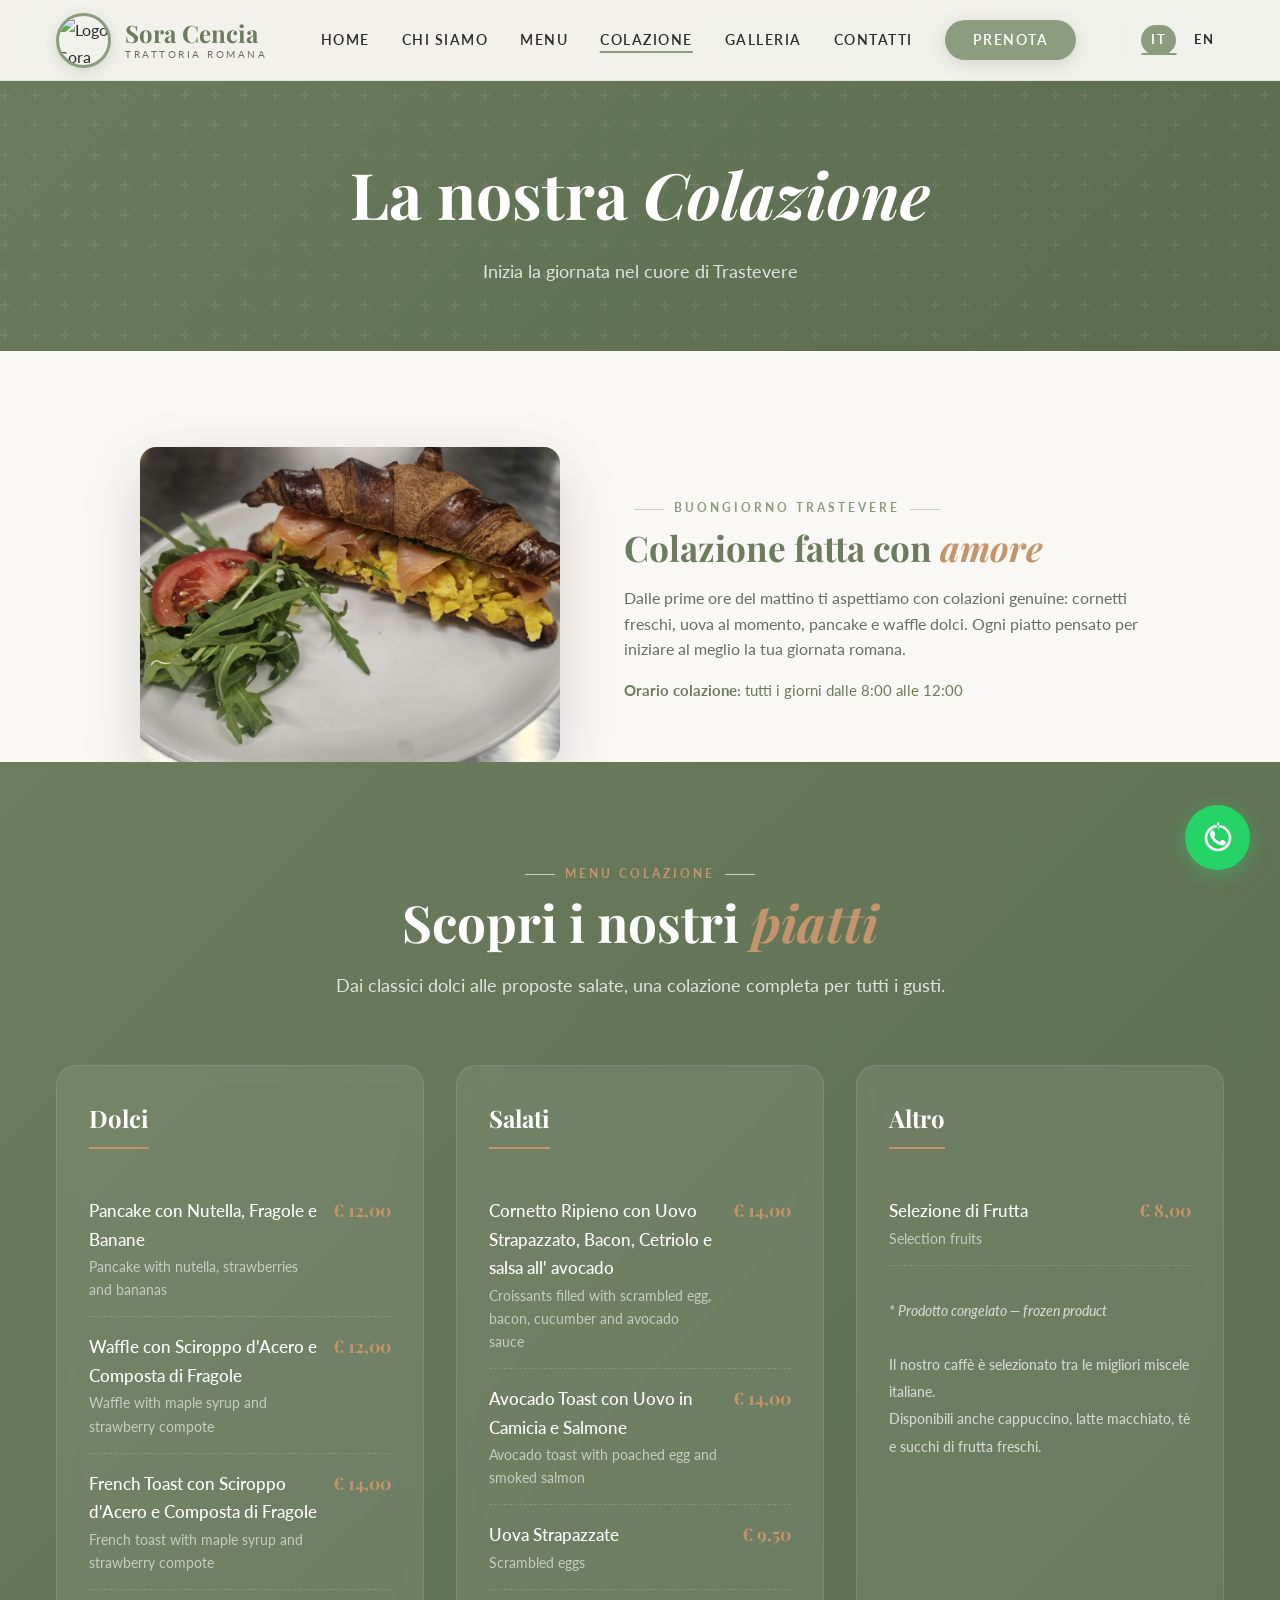
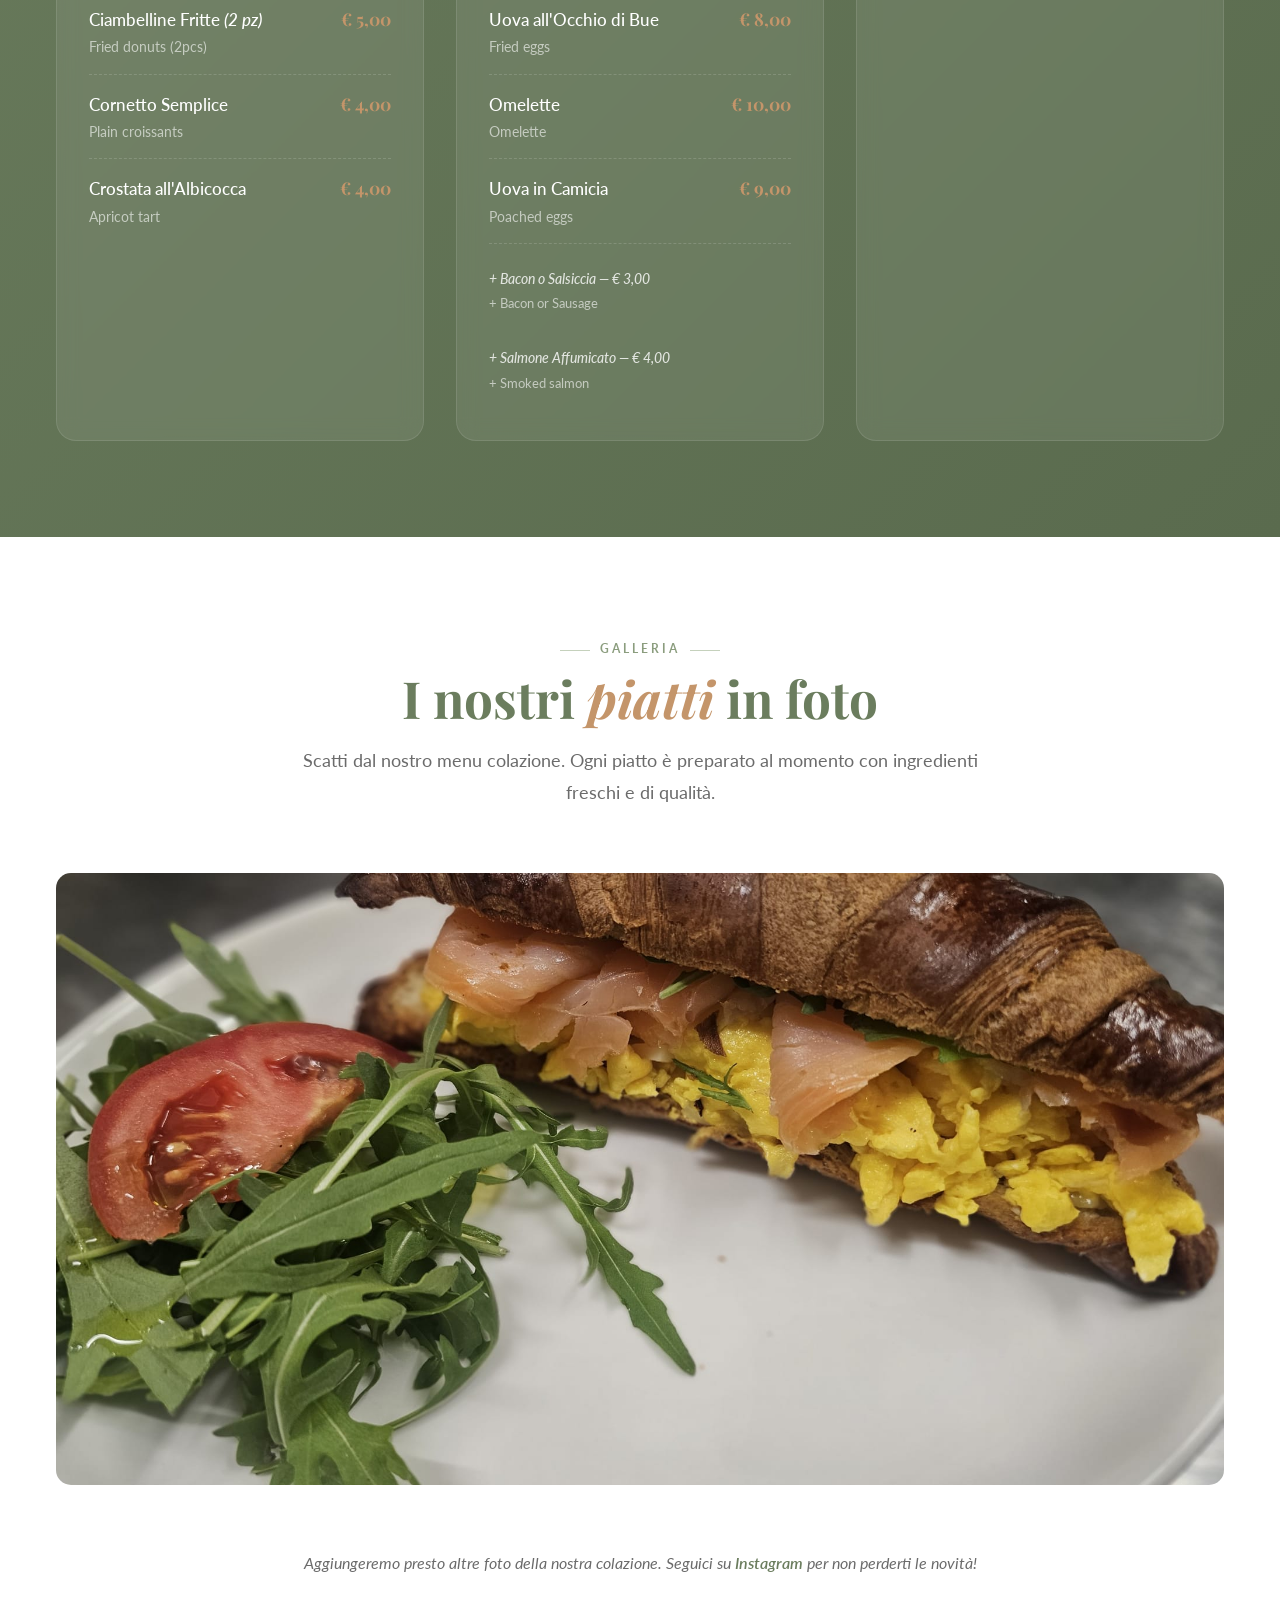
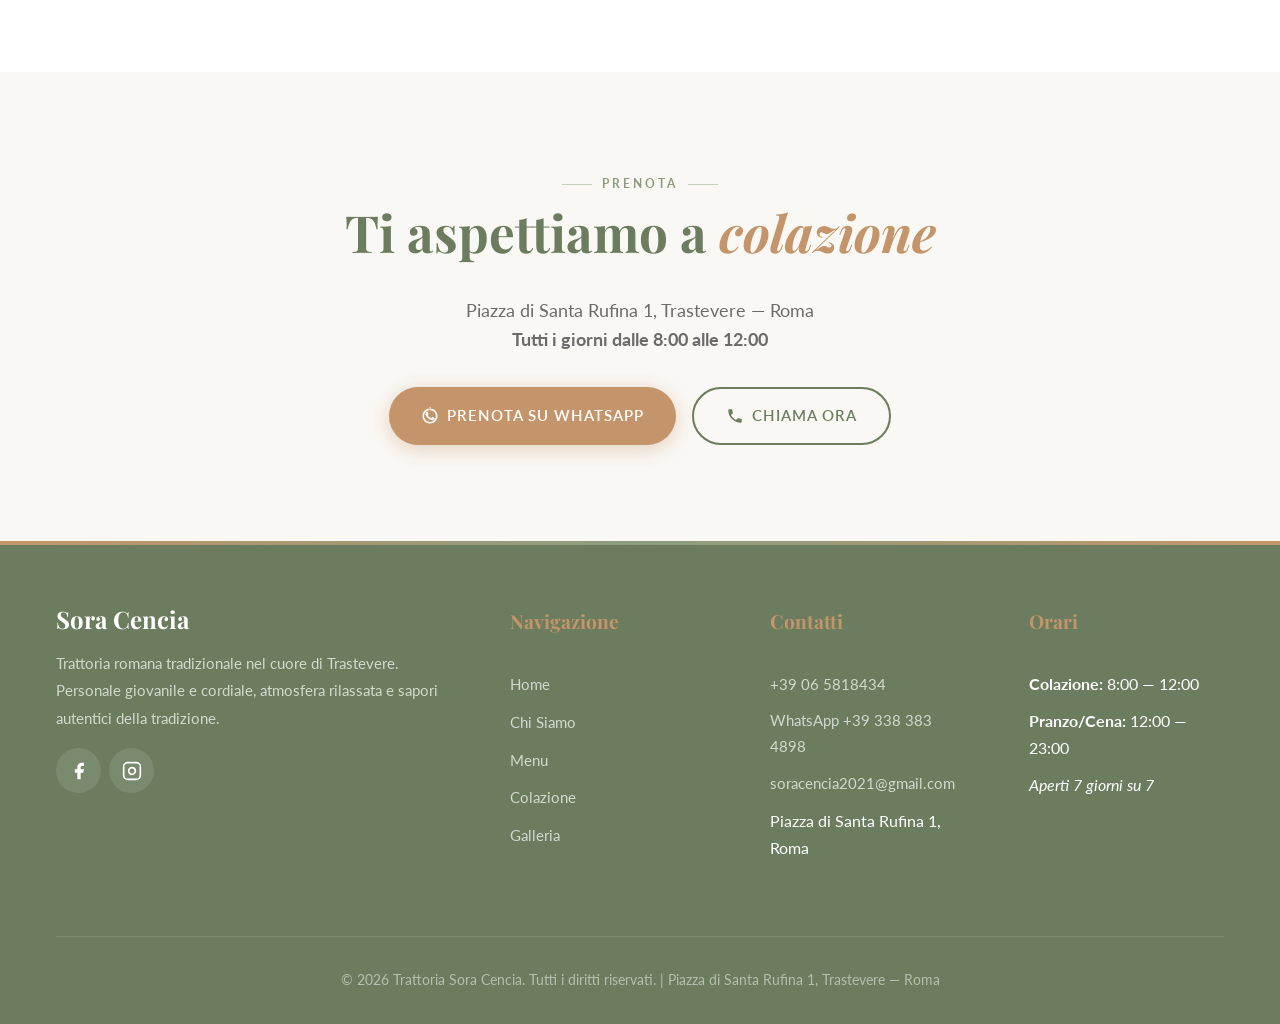
==== commit 860b8f0b: "Update colazioni.html" ====
--- a/colazioni.html
+++ b/colazioni.html
@@ -64,7 +64,7 @@
     </section>
 
     <!-- BREAKFAST HERO IMAGE -->
-    <section class="section breakfast-hero" style="padding-bottom: 0;">
+    <section class="section breakfast-hero">
         <div class="container">
             <div class="breakfast-grid">
                 <div class="breakfast-image reveal-left">
@@ -73,7 +73,7 @@
                 <div class="breakfast-text reveal-right">
                     <span class="section-label">Buongiorno Trastevere</span>
                     <h2 class="section-title">Colazione fatta con <em>amore</em></h2>
-                    <p>Dalle prime ore del mattino ti aspettiamo con colazioni genuine e saporite: cornetti freschi, uova al momento, pancake e waffle dolci. Ogni piatto pensato per iniziare al meglio la tua giornata romana.</p>
+                    <p>Dalle prime ore del mattino ti aspettiamo con colazioni genuine: cornetti freschi, uova al momento, pancake e waffle dolci. Ogni piatto pensato per iniziare al meglio la tua giornata romana.</p>
                     <p class="breakfast-hours"><strong>Orario colazione:</strong> tutti i giorni dalle 8:00 alle 12:00</p>
                 </div>
             </div>
@@ -328,4 +328,4 @@
 
     <script src="js/main.js"></script>
 </body>
-</html>+</html>
--- a/css/style.css
+++ b/css/style.css
@@ -2121,78 +2121,123 @@
 }
 
 /* ============================================
-   LOGO MOBILE FIX
+   LOGO MOBILE FIX — AGGRESSIVE
    ============================================ */
 @media (max-width: 768px) {
+    .nav-container {
+        height: 64px !important;
+        min-height: 64px !important;
+        padding: 0 12px !important;
+    }
+
     .logo {
         display: flex !important;
-        align-items: center;
-        gap: 10px;
+        align-items: center !important;
+        gap: 8px !important;
         visibility: visible !important;
         opacity: 1 !important;
+        height: auto !important;
+        min-height: auto !important;
+        overflow: visible !important;
+        position: relative !important;
+        z-index: 1001 !important;
     }
 
     .logo img {
-        width: 45px !important;
-        height: 45px !important;
-        min-width: 45px !important;
-        min-height: 45px !important;
-        border-radius: 50%;
-        object-fit: cover;
-        border: 2px solid var(--salvia);
+        width: 42px !important;
+        height: 42px !important;
+        min-width: 42px !important;
+        min-height: 42px !important;
+        max-width: 42px !important;
+        max-height: 42px !important;
+        border-radius: 50% !important;
+        object-fit: cover !important;
+        border: 2px solid var(--salvia) !important;
         display: block !important;
         visibility: visible !important;
         opacity: 1 !important;
+        position: static !important;
+        flex-shrink: 0 !important;
     }
 
     .logo-text {
-        font-size: 1.2rem !important;
+        font-size: 1.15rem !important;
+        line-height: 1.2 !important;
         display: block !important;
         visibility: visible !important;
         opacity: 1 !important;
-    }
-
-    .logo-text span {
-        font-size: 0.6rem !important;
-        display: block !important;
-    }
-
-    .nav-container {
-        height: 70px;
-        padding: 0 15px;
-    }
-
-    .nav-links {
-        top: 70px;
-    }
-}
-
-@media (max-width: 480px) {
-    .logo img {
-        width: 40px !important;
-        height: 40px !important;
-        min-width: 40px !important;
-        min-height: 40px !important;
-    }
-
-    .logo-text {
-        font-size: 1.1rem !important;
+        color: var(--salvia-dark) !important;
+        white-space: nowrap !important;
     }
 
     .logo-text span {
         font-size: 0.55rem !important;
-    }
-}
+        display: block !important;
+        letter-spacing: 2px !important;
+        white-space: nowrap !important;
+    }
+
+    .nav-links {
+        top: 64px !important;
+    }
+
+    .menu-toggle {
+        display: flex !important;
+        z-index: 1002 !important;
+    }
+}
+
+@media (max-width: 480px) {
+    .nav-container {
+        height: 58px !important;
+        min-height: 58px !important;
+        padding: 0 10px !important;
+    }
+
+    .logo img {
+        width: 38px !important;
+        height: 38px !important;
+        min-width: 38px !important;
+        min-height: 38px !important;
+        max-width: 38px !important;
+        max-height: 38px !important;
+    }
+
+    .logo-text {
+        font-size: 1rem !important;
+    }
+
+    .logo-text span {
+        font-size: 0.5rem !important;
+        letter-spacing: 1.5px !important;
+    }
+
+    .nav-links {
+        top: 58px !important;
+    }
+}
+
+@media (max-width: 360px) {
+    .logo-text {
+        font-size: 0.9rem !important;
+    }
+
+    .logo-text span {
+        font-size: 0.45rem !important;
+    }
+}
+
 /* ============================================
-   BREAKFAST HERO SECTION
+   BREAKFAST HERO — COMPACT LAYOUT
    ============================================ */
 .breakfast-hero {
     padding-top: var(--space-xl);
+    padding-bottom: 0;
 }
 
 .breakfast-grid {
     display: grid;
-    grid-template-columns: 0.9fr 1.1fr;
+    grid-template-columns: minmax(0, 420px) 1fr;
     gap: var(--space-lg);
     align-items: center;
     max-width: 1000px;
@@ -2201,22 +2246,19 @@
 
 .breakfast-image {
     position: relative;
-    border-radius: 20px;
+    border-radius: 16px;
     overflow: hidden;
     box-shadow: var(--shadow-lg);
-    max-height: 380px;
+    aspect-ratio: 4 / 3;
+    max-height: 340px;
 }
 
 .breakfast-image img {
     width: 100%;
-    height: 380px;
+    height: 100%;
     object-fit: cover;
-    object-position: center 30%;
-    transition: var(--transition-slow);
-}
-
-.breakfast-image:hover img {
-    transform: scale(1.05);
+    object-position: center 25%;
+    display: block;
 }
 
 .breakfast-text {
@@ -2226,99 +2268,91 @@
 }
 
 .breakfast-text .section-title {
-    font-size: clamp(1.6rem, 3vw, 2.4rem);
+    font-size: clamp(1.5rem, 3vw, 2.2rem);
     margin-bottom: var(--space-sm);
+    line-height: 1.2;
 }
 
 .breakfast-text p {
     color: var(--grigio);
-    font-size: 1.05rem;
-    line-height: 1.7;
-    margin-bottom: var(--space-sm);
-}
-
-.breakfast-hours {
+    font-size: 1rem;
+    line-height: 1.6;
+    margin-bottom: var(--space-xs);
+}
+
+.breakfast-text .breakfast-hours {
     margin-top: var(--space-xs);
-    font-size: 1rem;
+    font-size: 0.95rem;
     color: var(--salvia-dark);
 }
 
+/* Tablet */
 @media (max-width: 992px) {
     .breakfast-grid {
         grid-template-columns: 1fr;
         gap: var(--space-md);
         text-align: center;
+        max-width: 600px;
     }
 
     .breakfast-image {
-        max-height: 320px;
-        max-width: 500px;
+        max-width: 480px;
         margin: 0 auto;
         width: 100%;
-    }
-
-    .breakfast-image img {
-        height: 320px;
-        object-position: center 25%;
-    }
-
-    .breakfast-text {
-        padding: 0 var(--space-sm);
+        aspect-ratio: 16 / 10;
+        max-height: 300px;
     }
 
     .breakfast-text .section-title {
-        font-size: 1.8rem;
+        font-size: 1.7rem;
     }
 
     .breakfast-text p {
-        font-size: 1rem;
-        line-height: 1.6;
-    }
-}
-
+        font-size: 0.95rem;
+        line-height: 1.55;
+    }
+}
+
+/* Mobile */
 @media (max-width: 768px) {
     .breakfast-hero {
         padding-top: var(--space-lg);
     }
 
     .breakfast-image {
-        max-height: 260px;
-        border-radius: 16px;
-    }
-
-    .breakfast-image img {
-        height: 260px;
-        object-position: center 20%;
+        aspect-ratio: 16 / 10;
+        max-height: 240px;
+        border-radius: 12px;
     }
 
     .breakfast-text .section-title {
-        font-size: 1.5rem;
+        font-size: 1.4rem;
+        margin-bottom: 0.6rem;
     }
 
     .breakfast-text p {
-        font-size: 0.95rem;
-        line-height: 1.55;
-    }
-
-    .breakfast-hours {
-        font-size: 0.95rem;
-    }
-}
-
+        font-size: 0.9rem;
+        line-height: 1.5;
+    }
+
+    .breakfast-text .breakfast-hours {
+        font-size: 0.9rem;
+    }
+}
+
+/* Small mobile */
 @media (max-width: 480px) {
     .breakfast-image {
-        max-height: 220px;
-    }
-
-    .breakfast-image img {
-        height: 220px;
+        max-height: 200px;
+        aspect-ratio: 16 / 9;
     }
 
     .breakfast-text .section-title {
-        font-size: 1.3rem;
+        font-size: 1.25rem;
     }
 
     .breakfast-text p {
-        font-size: 0.9rem;
-    }
-}+        font-size: 0.85rem;
+        line-height: 1.45;
+    }
+}
